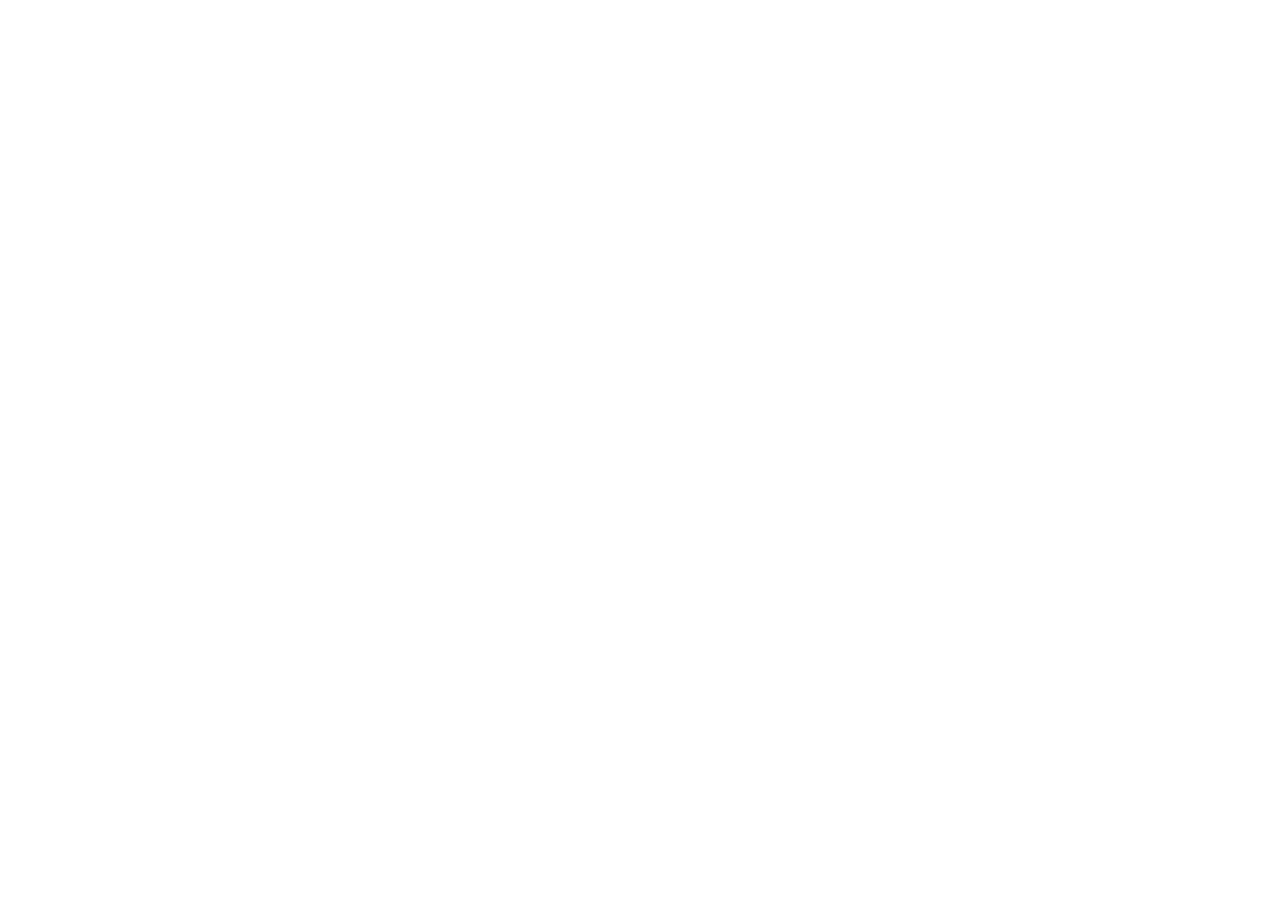
==== index.html @ 6f9fb54c "Initial project scaffold for Mood women's wellness brand" ====
<!DOCTYPE html>
<html lang="en">
<head>
  <meta charset="UTF-8" />
  <meta name="viewport" content="width=device-width, initial-scale=1.0" />
  <title>Mood — Women's Wellness</title>
  <link rel="stylesheet" href="css/main.css" />
</head>
<body>
  <script src="js/main.js"></script>
</body>
</html>
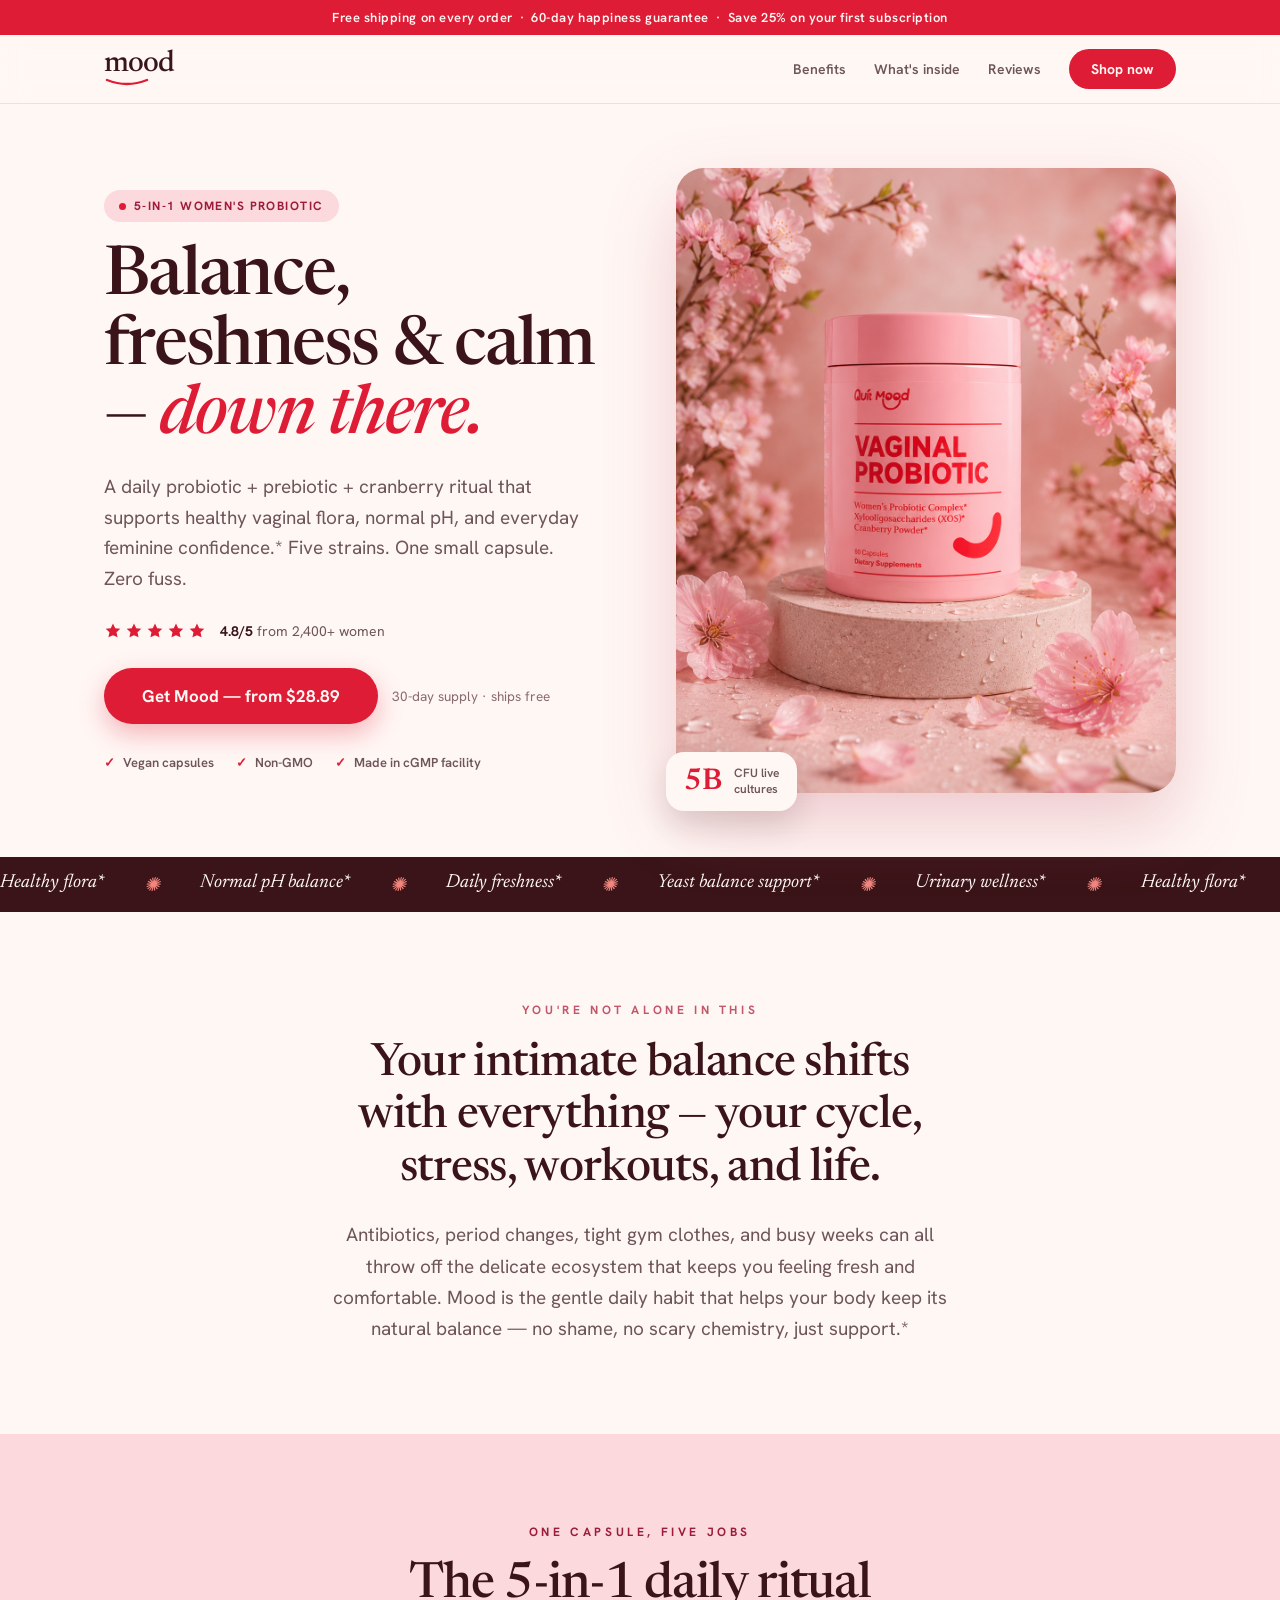
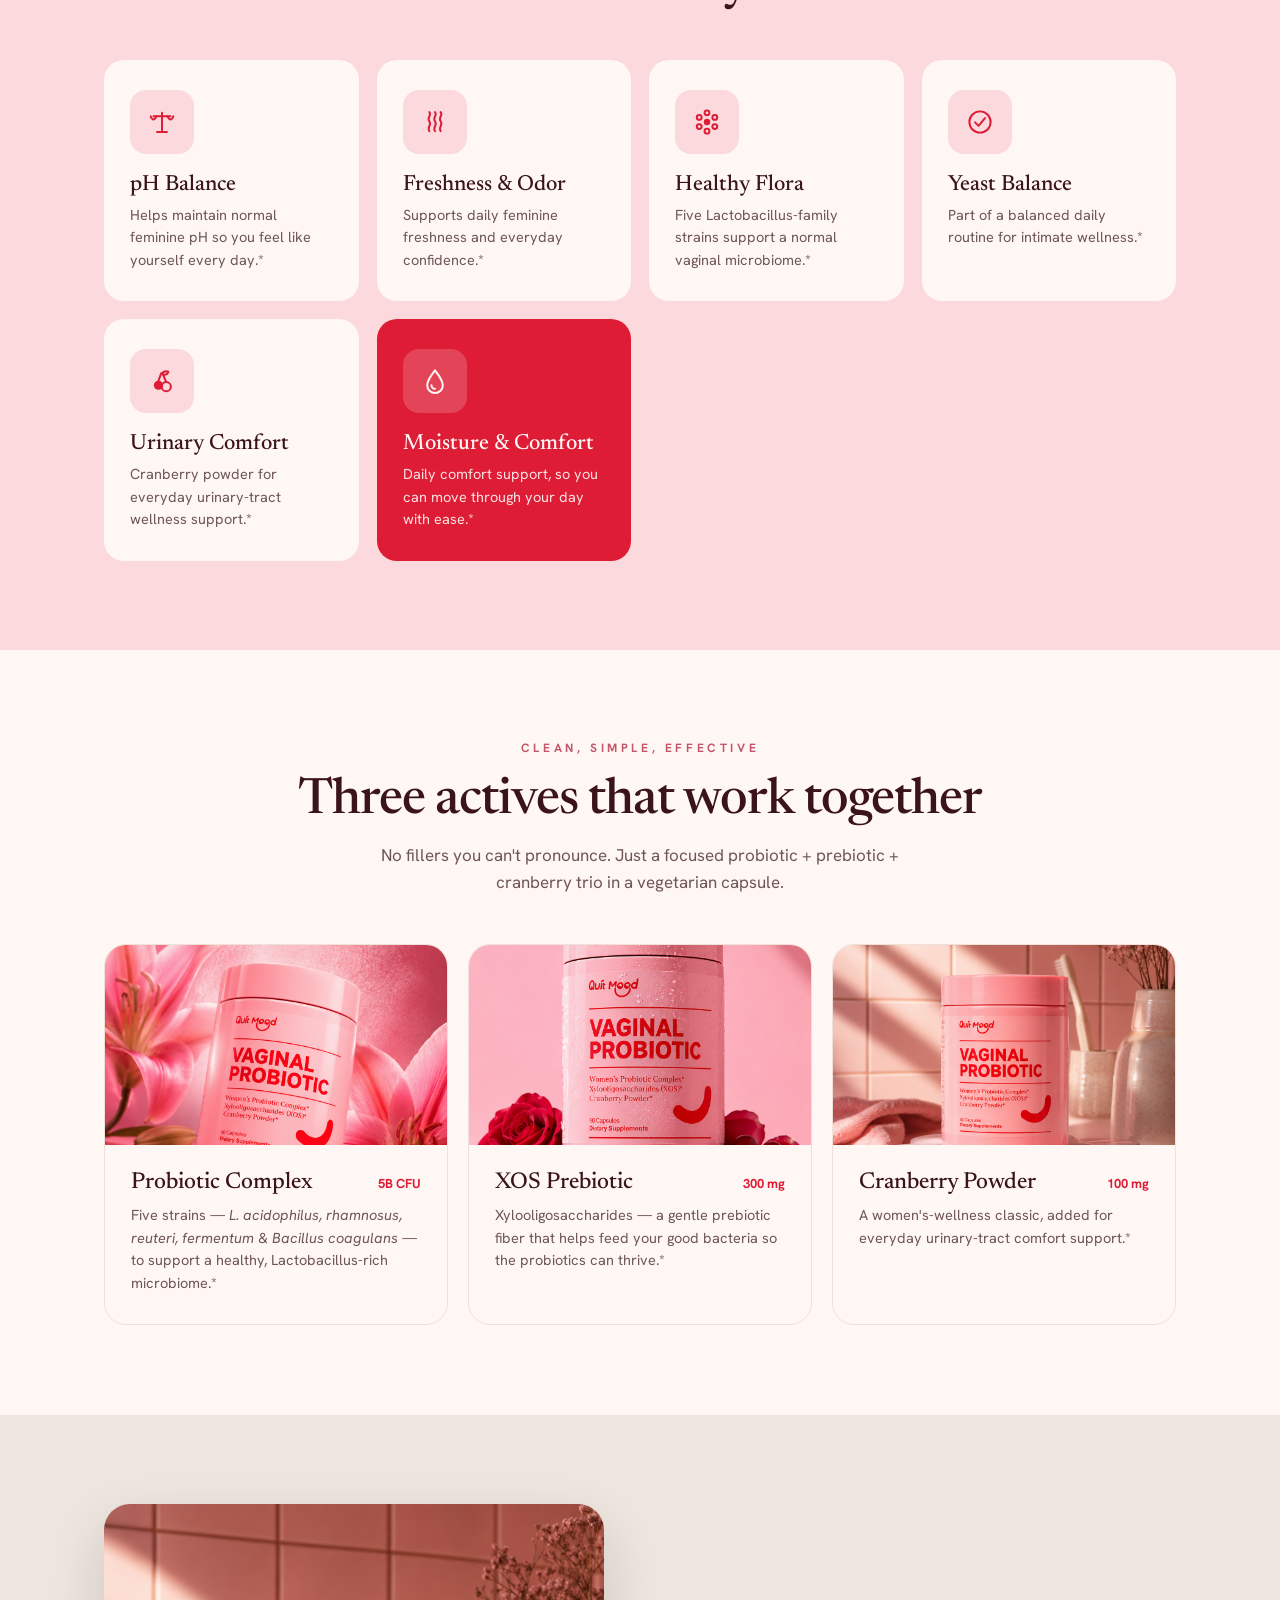
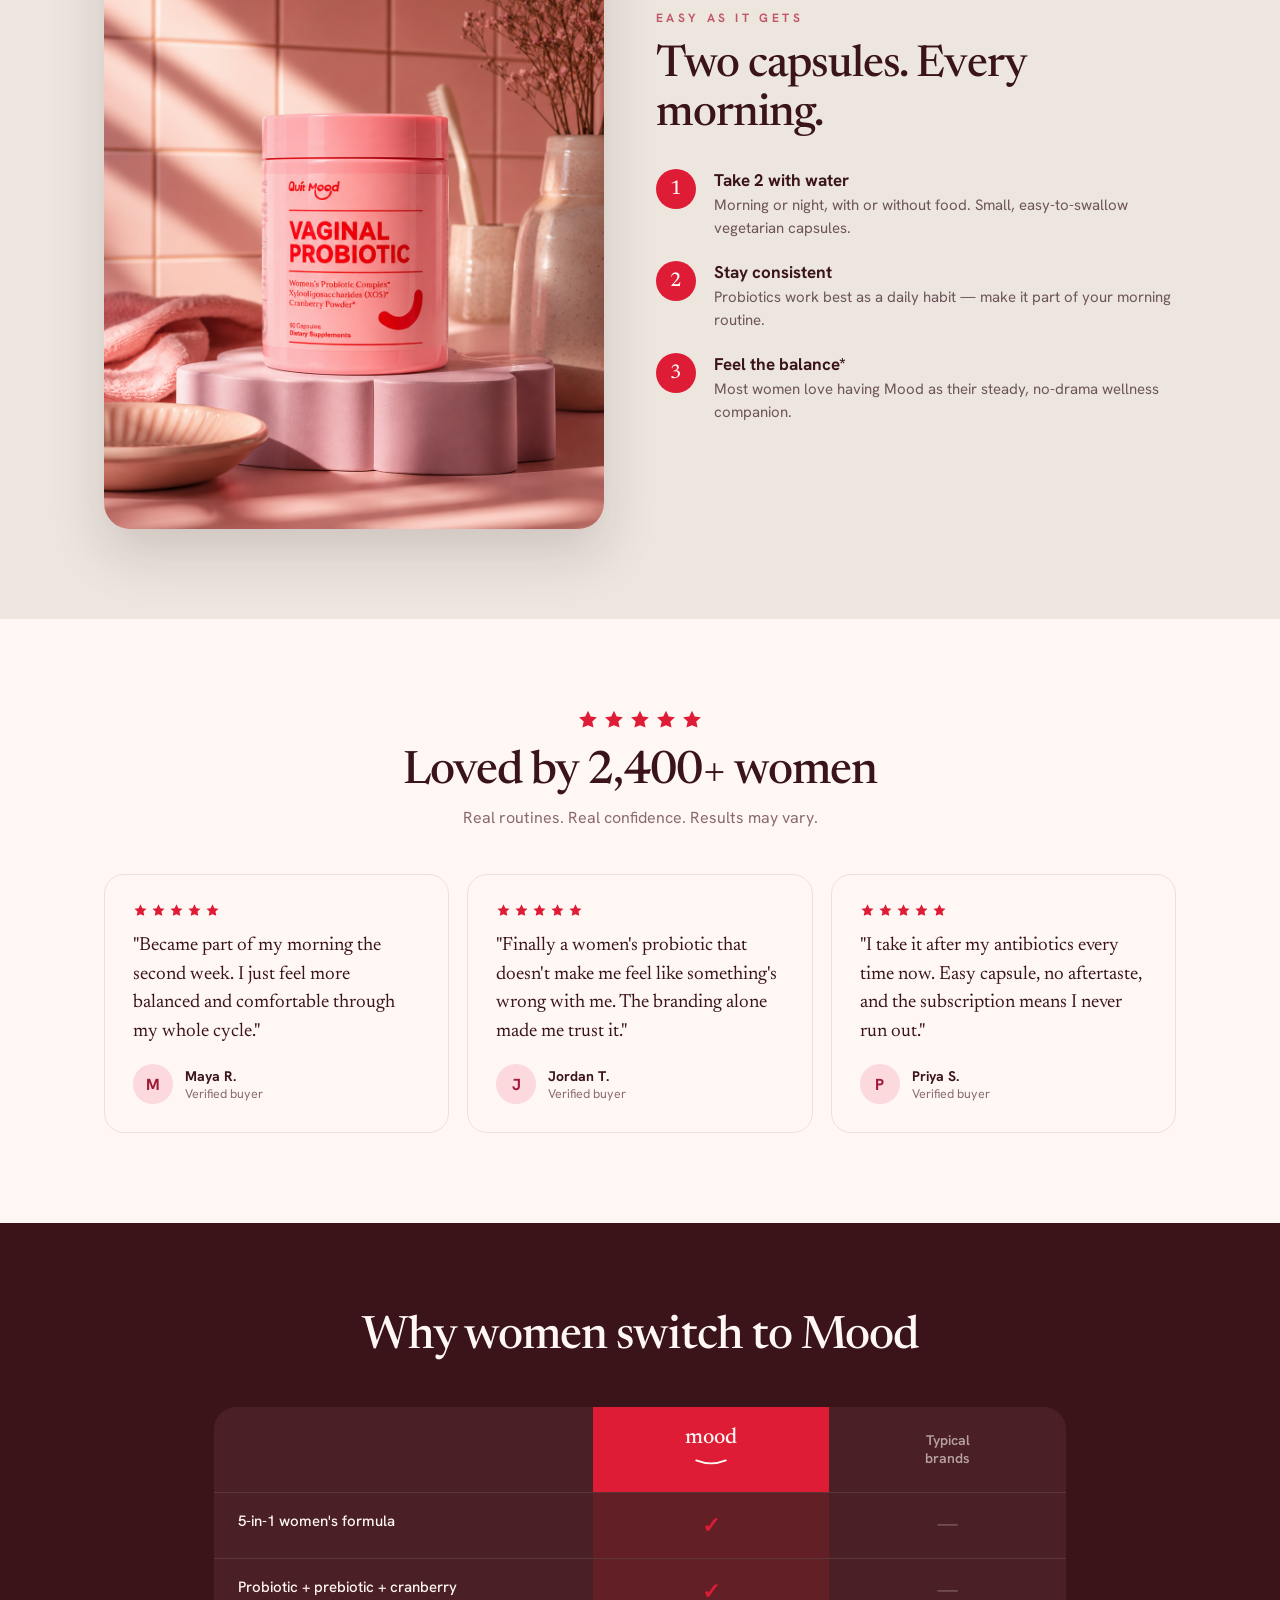
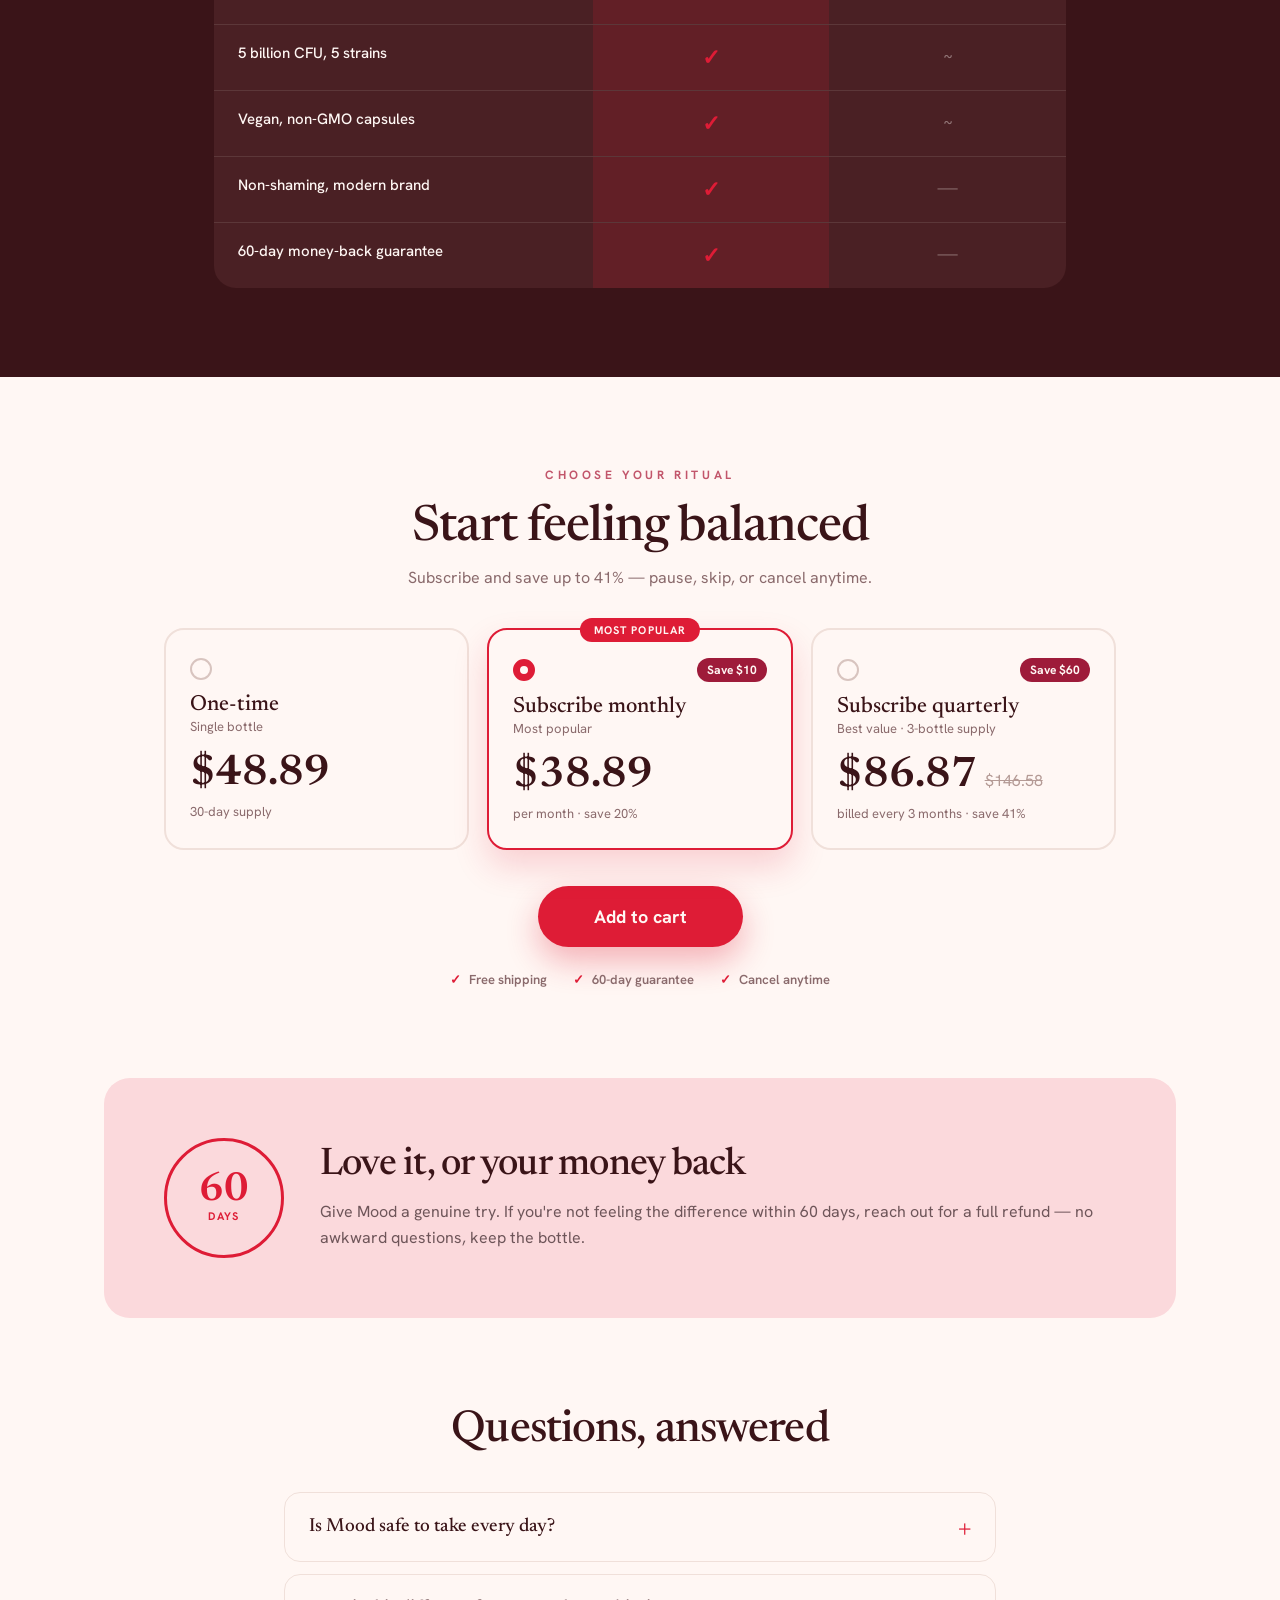
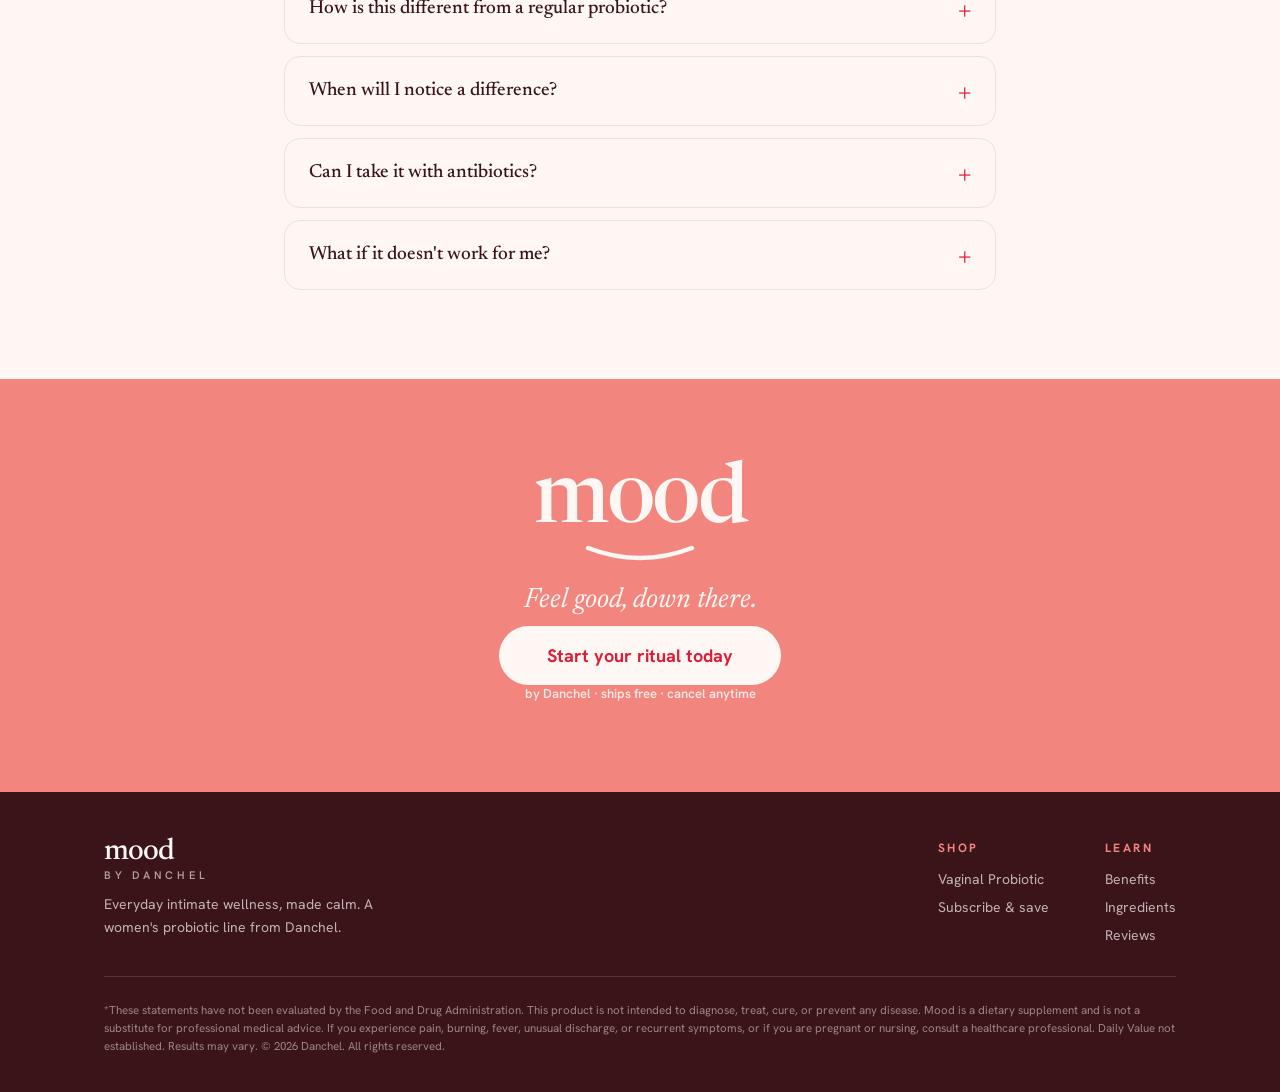
==== commit 4ac32110: "Add Meta Pixel tracking across advertorial-to-checkout funnel Installs base pixel code on the advert" ====
--- a/index.html
+++ b/index.html
@@ -1,12 +1,502 @@
 <!DOCTYPE html>
 <html lang="en">
 <head>
-  <meta charset="UTF-8" />
-  <meta name="viewport" content="width=device-width, initial-scale=1.0" />
-  <title>Mood — Women's Wellness</title>
-  <link rel="stylesheet" href="css/main.css" />
+<meta charset="UTF-8">
+<meta name="viewport" content="width=device-width, initial-scale=1">
+<title>Mood — Vaginal Probiotic | By Danchel</title>
+<meta name="description" content="A daily probiotic + prebiotic + cranberry ritual that supports healthy vaginal flora, normal pH, and everyday feminine confidence. Five strains. One small capsule.">
+<link rel="preconnect" href="https://fonts.googleapis.com">
+<link rel="preconnect" href="https://fonts.gstatic.com" crossorigin>
+<link href="https://fonts.googleapis.com/css2?family=Newsreader:ital,opsz,wght@0,6..72,400;0,6..72,500;0,6..72,600;1,6..72,400;1,6..72,500&family=Hanken+Grotesk:wght@400;500;600;700;800&display=swap" rel="stylesheet">
+
+<!-- Meta Pixel Code -->
+<script>
+!function(f,b,e,v,n,t,s)
+{if(f.fbq)return;n=f.fbq=function(){n.callMethod?
+n.callMethod.apply(n,arguments):n.queue.push(arguments)};
+if(!f._fbq)f._fbq=n;n.push=n;n.loaded=!0;n.version='2.0';
+n.queue=[];t=b.createElement(e);t.async=!0;
+t.src=v;s=b.getElementsByTagName(e)[0];
+s.parentNode.insertBefore(t,s)}(window, document,'script',
+'https://connect.facebook.net/en_US/fbevents.js');
+fbq('init', '2093374727886078');
+fbq('track', 'PageView');
+</script>
+<noscript><img height="1" width="1" style="display:none"
+src="https://www.facebook.com/tr?id=2093374727886078&ev=PageView&noscript=1"
+/></noscript>
+<!-- End Meta Pixel Code -->
+
+<style>
+  * { box-sizing: border-box; }
+  html { scroll-behavior: smooth; }
+  body { margin: 0; font-family: 'Hanken Grotesk', sans-serif; }
+  @keyframes moodMarquee { from { transform: translateX(0); } to { transform: translateX(-50%); } }
+
+  .plan-card { cursor: pointer; transition: border-color .15s, box-shadow .15s; }
+  .plan-card[data-selected="true"]  { border-color: #DE1C36 !important; box-shadow: 0 16px 34px rgba(222,28,54,0.18) !important; }
+  .plan-card[data-selected="false"] { border-color: #F0E0DA !important; box-shadow: none !important; }
+  .plan-radio { transition: border .15s; }
+  .plan-card[data-selected="true"]  .plan-radio { border: 7px solid #DE1C36 !important; }
+  .plan-card[data-selected="false"] .plan-radio { border: 2px solid #D8C4BF !important; }
+
+  details.faq-item > summary { list-style: none; cursor: pointer; }
+  details.faq-item > summary::-webkit-details-marker { display: none; }
+  details.faq-item[open] .faq-plus { transform: rotate(45deg); }
+  .faq-plus { transition: transform .2s; display: inline-block; }
+
+</style>
 </head>
 <body>
-  <script src="js/main.js"></script>
+
+<div style="background:#FFF7F4; color:#3A1418; overflow-x:hidden;">
+
+  <!-- ANNOUNCEMENT BAR -->
+  <div style="background:#DE1C36; color:#FFF7F4; text-align:center; padding:9px 16px; font-size:13px; font-weight:600; letter-spacing:0.04em;">
+    Free shipping on every order &nbsp;·&nbsp; 60-day happiness guarantee &nbsp;·&nbsp; Save 25% on your first subscription
+  </div>
+
+  <!-- NAV -->
+  <div style="position:sticky; top:0; z-index:50; background:rgba(255,247,244,0.88); backdrop-filter:blur(12px); -webkit-backdrop-filter:blur(12px); border-bottom:1px solid #F0E0DA;">
+    <div style="max-width:1120px; margin:0 auto; padding:14px 24px; display:flex; align-items:center; justify-content:space-between;">
+      <div style="display:flex; flex-direction:column; align-items:flex-start; line-height:0.8;">
+        <span style="font-family:'Newsreader',serif; font-weight:500; font-size:30px; letter-spacing:-0.03em; color:#3A1418;">mood</span>
+        <svg width="46" height="9" viewBox="0 0 46 9" fill="none" style="margin-top:1px;"><path d="M3 3 Q23 11 43 3" stroke="#DE1C36" stroke-width="2.4" stroke-linecap="round"/></svg>
+      </div>
+      <div style="display:flex; align-items:center; gap:28px; flex-wrap:wrap;">
+        <a href="#benefits" style="text-decoration:none; color:#6E5559; font-size:14px; font-weight:600;">Benefits</a>
+        <a href="#inside" style="text-decoration:none; color:#6E5559; font-size:14px; font-weight:600;">What's inside</a>
+        <a href="#reviews" style="text-decoration:none; color:#6E5559; font-size:14px; font-weight:600;">Reviews</a>
+        <a href="#offer" style="text-decoration:none; background:#DE1C36; color:#FFF7F4; font-size:14px; font-weight:700; padding:11px 22px; border-radius:999px; white-space:nowrap;">Shop now</a>
+      </div>
+    </div>
+  </div>
+
+  <!-- HERO -->
+  <section style="max-width:1120px; margin:0 auto; padding:clamp(28px,5vw,64px) 24px clamp(40px,5vw,72px); display:flex; flex-wrap:wrap; gap:clamp(28px,4vw,56px); align-items:center;">
+    <div style="flex:1 1 360px; min-width:300px;">
+      <div style="display:inline-flex; align-items:center; gap:8px; background:#FBD9DC; color:#9E1B3A; font-size:12px; font-weight:700; letter-spacing:0.12em; text-transform:uppercase; padding:8px 15px; border-radius:999px; margin-bottom:22px;">
+        <span style="width:7px; height:7px; border-radius:50%; background:#DE1C36; display:inline-block;"></span>5-in-1 Women's Probiotic
+      </div>
+      <h1 style="font-family:'Newsreader',serif; font-weight:500; font-size:clamp(40px,6vw,68px); line-height:1.02; letter-spacing:-0.025em; margin:0 0 20px;">Balance, freshness &amp; calm — <span style="font-style:italic; color:#DE1C36;">down there.</span></h1>
+      <p style="font-size:clamp(16px,2vw,19px); line-height:1.6; color:#6E5559; margin:0 0 28px; max-width:480px;">A daily probiotic + prebiotic + cranberry ritual that supports healthy vaginal flora, normal pH, and everyday feminine confidence.* Five strains. One small capsule. Zero fuss.</p>
+      <div style="display:flex; align-items:center; gap:14px; margin-bottom:28px; flex-wrap:wrap;">
+        <div style="display:flex; gap:3px;">
+          <svg width="18" height="18" viewBox="0 0 24 24" fill="#DE1C36"><path d="M12 2l2.9 6.2 6.8.8-5 4.6 1.3 6.7L12 17.8 5.9 20.3 7.3 13.6 2.2 9l6.8-.8z"/></svg>
+          <svg width="18" height="18" viewBox="0 0 24 24" fill="#DE1C36"><path d="M12 2l2.9 6.2 6.8.8-5 4.6 1.3 6.7L12 17.8 5.9 20.3 7.3 13.6 2.2 9l6.8-.8z"/></svg>
+          <svg width="18" height="18" viewBox="0 0 24 24" fill="#DE1C36"><path d="M12 2l2.9 6.2 6.8.8-5 4.6 1.3 6.7L12 17.8 5.9 20.3 7.3 13.6 2.2 9l6.8-.8z"/></svg>
+          <svg width="18" height="18" viewBox="0 0 24 24" fill="#DE1C36"><path d="M12 2l2.9 6.2 6.8.8-5 4.6 1.3 6.7L12 17.8 5.9 20.3 7.3 13.6 2.2 9l6.8-.8z"/></svg>
+          <svg width="18" height="18" viewBox="0 0 24 24" fill="#DE1C36"><path d="M12 2l2.9 6.2 6.8.8-5 4.6 1.3 6.7L12 17.8 5.9 20.3 7.3 13.6 2.2 9l6.8-.8z"/></svg>
+        </div>
+        <span style="font-size:14px; color:#6E5559;"><strong style="color:#3A1418;">4.8/5</strong> from 2,400+ women</span>
+      </div>
+      <div style="display:flex; gap:14px; align-items:center; flex-wrap:wrap;">
+        <a href="#offer" style="text-decoration:none; background:#DE1C36; color:#FFF7F4; font-size:17px; font-weight:700; padding:17px 38px; border-radius:999px; box-shadow:0 10px 26px rgba(222,28,54,0.3);">Get Mood — from $28.89</a>
+        <span style="font-size:13.5px; color:#8A6A6C;">30-day supply · ships free</span>
+      </div>
+      <div style="display:flex; gap:22px; margin-top:30px; flex-wrap:wrap;">
+        <div style="display:flex; align-items:center; gap:8px; font-size:13px; font-weight:600; color:#6E5559;"><span style="color:#DE1C36;">✓</span> Vegan capsules</div>
+        <div style="display:flex; align-items:center; gap:8px; font-size:13px; font-weight:600; color:#6E5559;"><span style="color:#DE1C36;">✓</span> Non-GMO</div>
+        <div style="display:flex; align-items:center; gap:8px; font-size:13px; font-weight:600; color:#6E5559;"><span style="color:#DE1C36;">✓</span> Made in cGMP facility</div>
+      </div>
+    </div>
+    <div style="flex:1 1 340px; min-width:300px; position:relative;">
+      <div style="border-radius:28px; overflow:hidden; position:relative; box-shadow:0 30px 70px rgba(194,86,107,0.28);">
+        <img src="assets/images/shot-blossom.png" alt="Mood Vaginal Probiotic among cherry blossoms" style="width:100%; display:block;">
+      </div>
+      <div style="position:absolute; bottom:-18px; left:-10px; background:#FFF7F4; border-radius:18px; padding:14px 18px; box-shadow:0 14px 30px rgba(58,20,24,0.14); display:flex; align-items:center; gap:12px;">
+        <div style="font-family:'Newsreader',serif; font-weight:600; font-size:30px; color:#DE1C36; line-height:1;">5B</div>
+        <div style="font-size:12px; line-height:1.3; color:#6E5559; font-weight:600;">CFU live<br>cultures</div>
+      </div>
+    </div>
+  </section>
+
+  <!-- MARQUEE STRIP -->
+  <div style="background:#3A1418; color:#FFF7F4; overflow:hidden; padding:16px 0;">
+    <div style="display:flex; width:max-content; animation:moodMarquee 26s linear infinite; white-space:nowrap;">
+      <div style="display:flex; gap:40px; padding-right:40px; font-family:'Newsreader',serif; font-style:italic; font-size:19px;">
+        <span>Healthy flora*</span><span style="color:#F2867E;">✺</span><span>Normal pH balance*</span><span style="color:#F2867E;">✺</span><span>Daily freshness*</span><span style="color:#F2867E;">✺</span><span>Yeast balance support*</span><span style="color:#F2867E;">✺</span><span>Urinary wellness*</span><span style="color:#F2867E;">✺</span>
+      </div>
+      <div style="display:flex; gap:40px; padding-right:40px; font-family:'Newsreader',serif; font-style:italic; font-size:19px;" aria-hidden="true">
+        <span>Healthy flora*</span><span style="color:#F2867E;">✺</span><span>Normal pH balance*</span><span style="color:#F2867E;">✺</span><span>Daily freshness*</span><span style="color:#F2867E;">✺</span><span>Yeast balance support*</span><span style="color:#F2867E;">✺</span><span>Urinary wellness*</span><span style="color:#F2867E;">✺</span>
+      </div>
+    </div>
+  </div>
+
+  <!-- EMPATHY / PROBLEM -->
+  <section style="max-width:820px; margin:0 auto; padding:clamp(56px,7vw,96px) 24px; text-align:center;">
+    <div style="font-size:12px; font-weight:700; letter-spacing:0.3em; text-transform:uppercase; color:#C2566B; margin-bottom:20px;">You're not alone in this</div>
+    <h2 style="font-family:'Newsreader',serif; font-weight:500; font-size:clamp(28px,4.4vw,46px); line-height:1.14; letter-spacing:-0.015em; margin:0 0 24px; text-wrap:balance;">Your intimate balance shifts with everything — your cycle, stress, workouts, and life.</h2>
+    <p style="font-size:clamp(16px,2vw,19px); line-height:1.65; color:#6E5559; margin:0 auto; max-width:620px;">Antibiotics, period changes, tight gym clothes, and busy weeks can all throw off the delicate ecosystem that keeps you feeling fresh and comfortable. Mood is the gentle daily habit that helps your body keep its natural balance — no shame, no scary chemistry, just support.*</p>
+  </section>
+
+  <!-- 5-IN-1 BENEFITS -->
+  <section id="benefits" style="background:#FBD9DC;">
+    <div style="max-width:1120px; margin:0 auto; padding:clamp(56px,7vw,96px) 24px;">
+      <div style="text-align:center; margin-bottom:48px;">
+        <div style="font-size:12px; font-weight:700; letter-spacing:0.3em; text-transform:uppercase; color:#9E1B3A; margin-bottom:18px;">One capsule, five jobs</div>
+        <h2 style="font-family:'Newsreader',serif; font-weight:500; font-size:clamp(30px,4.6vw,50px); line-height:1.08; letter-spacing:-0.02em; margin:0;">The 5-in-1 daily ritual</h2>
+      </div>
+      <div style="display:grid; grid-template-columns:repeat(auto-fit,minmax(220px,1fr)); gap:18px;">
+        <div style="background:#FFF7F4; border-radius:20px; padding:30px 26px;">
+          <div style="width:64px; height:64px; border-radius:16px; background:#FBD9DC; display:flex; align-items:center; justify-content:center; margin-bottom:20px;">
+            <svg width="34" height="34" viewBox="0 0 48 48" fill="none" stroke="#DE1C36" stroke-width="2.8" stroke-linecap="round" stroke-linejoin="round"><line x1="24" y1="11" x2="24" y2="36"/><line x1="12" y1="16" x2="36" y2="16"/><path d="M8 16 Q12 25 16 16"/><path d="M32 16 Q36 25 40 16"/><line x1="17" y1="38" x2="31" y2="38"/></svg>
+          </div>
+          <h3 style="font-family:'Newsreader',serif; font-weight:500; font-size:22px; margin:0 0 8px;">pH Balance</h3>
+          <p style="font-size:14.5px; line-height:1.55; color:#6E5559; margin:0;">Helps maintain normal feminine pH so you feel like yourself every day.*</p>
+        </div>
+        <div style="background:#FFF7F4; border-radius:20px; padding:30px 26px;">
+          <div style="width:64px; height:64px; border-radius:16px; background:#FBD9DC; display:flex; align-items:center; justify-content:center; margin-bottom:20px;">
+            <svg width="34" height="34" viewBox="0 0 48 48" fill="none" stroke="#DE1C36" stroke-width="2.8" stroke-linecap="round" stroke-linejoin="round"><path d="M16 37 C12 31 20 29 16 23 C12 17 20 15 16 10"/><path d="M24 37 C20 31 28 29 24 23 C20 17 28 15 24 10"/><path d="M32 37 C28 31 36 29 32 23 C28 17 36 15 32 10"/></svg>
+          </div>
+          <h3 style="font-family:'Newsreader',serif; font-weight:500; font-size:22px; margin:0 0 8px;">Freshness &amp; Odor</h3>
+          <p style="font-size:14.5px; line-height:1.55; color:#6E5559; margin:0;">Supports daily feminine freshness and everyday confidence.*</p>
+        </div>
+        <div style="background:#FFF7F4; border-radius:20px; padding:30px 26px;">
+          <div style="width:64px; height:64px; border-radius:16px; background:#FBD9DC; display:flex; align-items:center; justify-content:center; margin-bottom:20px;">
+            <svg width="34" height="34" viewBox="0 0 48 48" fill="none" stroke="#DE1C36" stroke-width="2.8" stroke-linecap="round" stroke-linejoin="round"><circle cx="24" cy="24" r="4.5" fill="#DE1C36" stroke="none"/><circle cx="24" cy="11" r="3.4"/><circle cx="24" cy="37" r="3.4"/><circle cx="13" cy="17.5" r="3.4"/><circle cx="35" cy="17.5" r="3.4"/><circle cx="13" cy="30.5" r="3.4"/><circle cx="35" cy="30.5" r="3.4"/></svg>
+          </div>
+          <h3 style="font-family:'Newsreader',serif; font-weight:500; font-size:22px; margin:0 0 8px;">Healthy Flora</h3>
+          <p style="font-size:14.5px; line-height:1.55; color:#6E5559; margin:0;">Five Lactobacillus-family strains support a normal vaginal microbiome.*</p>
+        </div>
+        <div style="background:#FFF7F4; border-radius:20px; padding:30px 26px;">
+          <div style="width:64px; height:64px; border-radius:16px; background:#FBD9DC; display:flex; align-items:center; justify-content:center; margin-bottom:20px;">
+            <svg width="34" height="34" viewBox="0 0 48 48" fill="none" stroke="#DE1C36" stroke-width="2.8" stroke-linecap="round" stroke-linejoin="round"><circle cx="24" cy="24" r="15"/><path d="M17 24.5 L22 29.5 L31 18.5"/></svg>
+          </div>
+          <h3 style="font-family:'Newsreader',serif; font-weight:500; font-size:22px; margin:0 0 8px;">Yeast Balance</h3>
+          <p style="font-size:14.5px; line-height:1.55; color:#6E5559; margin:0;">Part of a balanced daily routine for intimate wellness.*</p>
+        </div>
+        <div style="background:#FFF7F4; border-radius:20px; padding:30px 26px;">
+          <div style="width:64px; height:64px; border-radius:16px; background:#FBD9DC; display:flex; align-items:center; justify-content:center; margin-bottom:20px;">
+            <svg width="34" height="34" viewBox="0 0 48 48" fill="none" stroke="#DE1C36" stroke-width="2.8" stroke-linecap="round" stroke-linejoin="round"><circle cx="19" cy="30" r="6.5" fill="#DE1C36" stroke="none"/><circle cx="30" cy="32" r="6.5"/><path d="M19 23.5 L23 13"/><path d="M30 25.5 L25 14"/><path d="M24 13 C28 9 33 11 33 11 C33 11 31 16 26 15"/></svg>
+          </div>
+          <h3 style="font-family:'Newsreader',serif; font-weight:500; font-size:22px; margin:0 0 8px;">Urinary Comfort</h3>
+          <p style="font-size:14.5px; line-height:1.55; color:#6E5559; margin:0;">Cranberry powder for everyday urinary-tract wellness support.*</p>
+        </div>
+        <div style="background:#DE1C36; border-radius:20px; padding:30px 26px; color:#FFF7F4;">
+          <div style="width:64px; height:64px; border-radius:16px; background:rgba(255,247,244,0.18); display:flex; align-items:center; justify-content:center; margin-bottom:20px;">
+            <svg width="34" height="34" viewBox="0 0 48 48" fill="none" stroke="#FFF7F4" stroke-width="2.8" stroke-linecap="round" stroke-linejoin="round"><path d="M24 9 C24 9 35 23 35 30 A11 11 0 0 1 13 30 C13 23 24 9 24 9 Z"/><path d="M19 30 A5 5 0 0 0 24 35"/></svg>
+          </div>
+          <h3 style="font-family:'Newsreader',serif; font-weight:500; font-size:22px; margin:0 0 8px;">Moisture &amp; Comfort</h3>
+          <p style="font-size:14.5px; line-height:1.55; color:rgba(255,247,244,0.9); margin:0;">Daily comfort support, so you can move through your day with ease.*</p>
+        </div>
+      </div>
+    </div>
+  </section>
+
+  <!-- WHAT'S INSIDE -->
+  <section id="inside" style="max-width:1120px; margin:0 auto; padding:clamp(56px,7vw,96px) 24px;">
+    <div style="text-align:center; margin-bottom:48px;">
+      <div style="font-size:12px; font-weight:700; letter-spacing:0.3em; text-transform:uppercase; color:#C2566B; margin-bottom:18px;">Clean, simple, effective</div>
+      <h2 style="font-family:'Newsreader',serif; font-weight:500; font-size:clamp(30px,4.6vw,50px); line-height:1.08; letter-spacing:-0.02em; margin:0 0 14px;">Three actives that work together</h2>
+      <p style="font-size:17px; color:#6E5559; max-width:560px; margin:0 auto; line-height:1.6;">No fillers you can't pronounce. Just a focused probiotic + prebiotic + cranberry trio in a vegetarian capsule.</p>
+    </div>
+    <div style="display:grid; grid-template-columns:repeat(auto-fit,minmax(280px,1fr)); gap:20px;">
+      <div style="background:#FFF7F4; border:1px solid #F0E0DA; border-radius:22px; overflow:hidden;">
+        <div style="height:200px; overflow:hidden;"><img src="assets/images/shot-lily.png" alt="Probiotic complex" style="width:100%; height:100%; object-fit:cover; display:block;"></div>
+        <div style="padding:26px 26px 30px;">
+          <div style="display:flex; align-items:baseline; justify-content:space-between; margin-bottom:10px;">
+            <h3 style="font-family:'Newsreader',serif; font-weight:500; font-size:23px; margin:0;">Probiotic Complex</h3>
+            <span style="font-size:13px; font-weight:700; color:#DE1C36;">5B CFU</span>
+          </div>
+          <p style="font-size:14.5px; line-height:1.55; color:#6E5559; margin:0;">Five strains — <em>L. acidophilus, rhamnosus, reuteri, fermentum</em> &amp; <em>Bacillus coagulans</em> — to support a healthy, Lactobacillus-rich microbiome.*</p>
+        </div>
+      </div>
+      <div style="background:#FFF7F4; border:1px solid #F0E0DA; border-radius:22px; overflow:hidden;">
+        <div style="height:200px; overflow:hidden;"><img src="assets/images/shot-berries.png" alt="XOS Prebiotic" style="width:100%; height:100%; object-fit:cover; display:block;"></div>
+        <div style="padding:26px 26px 30px;">
+          <div style="display:flex; align-items:baseline; justify-content:space-between; margin-bottom:10px;">
+            <h3 style="font-family:'Newsreader',serif; font-weight:500; font-size:23px; margin:0;">XOS Prebiotic</h3>
+            <span style="font-size:13px; font-weight:700; color:#DE1C36;">300 mg</span>
+          </div>
+          <p style="font-size:14.5px; line-height:1.55; color:#6E5559; margin:0;">Xylooligosaccharides — a gentle prebiotic fiber that helps feed your good bacteria so the probiotics can thrive.*</p>
+        </div>
+      </div>
+      <div style="background:#FFF7F4; border:1px solid #F0E0DA; border-radius:22px; overflow:hidden;">
+        <div style="height:200px; overflow:hidden;"><img src="assets/images/shot-bathroom.png" alt="Cranberry powder" style="width:100%; height:100%; object-fit:cover; display:block;"></div>
+        <div style="padding:26px 26px 30px;">
+          <div style="display:flex; align-items:baseline; justify-content:space-between; margin-bottom:10px;">
+            <h3 style="font-family:'Newsreader',serif; font-weight:500; font-size:23px; margin:0;">Cranberry Powder</h3>
+            <span style="font-size:13px; font-weight:700; color:#DE1C36;">100 mg</span>
+          </div>
+          <p style="font-size:14.5px; line-height:1.55; color:#6E5559; margin:0;">A women's-wellness classic, added for everyday urinary-tract comfort support.*</p>
+        </div>
+      </div>
+    </div>
+  </section>
+
+  <!-- HOW TO USE -->
+  <section style="background:#ECE6DF;">
+    <div style="max-width:1120px; margin:0 auto; padding:clamp(56px,7vw,90px) 24px; display:flex; flex-wrap:wrap; gap:clamp(28px,4vw,56px); align-items:center;">
+      <div style="flex:1 1 320px; min-width:280px;">
+        <div style="border-radius:26px; overflow:hidden; box-shadow:0 24px 54px rgba(58,20,24,0.16);"><img src="assets/images/shot-bathroom.png" alt="Mood on a bathroom shelf" style="width:100%; display:block;"></div>
+      </div>
+      <div style="flex:1 1 340px; min-width:300px;">
+        <div style="font-size:12px; font-weight:700; letter-spacing:0.3em; text-transform:uppercase; color:#C2566B; margin-bottom:16px;">Easy as it gets</div>
+        <h2 style="font-family:'Newsreader',serif; font-weight:500; font-size:clamp(28px,4.2vw,44px); line-height:1.1; letter-spacing:-0.02em; margin:0 0 30px;">Two capsules. Every morning.</h2>
+        <div style="display:flex; flex-direction:column; gap:22px;">
+          <div style="display:flex; gap:18px; align-items:flex-start;">
+            <div style="flex-shrink:0; width:40px; height:40px; border-radius:50%; background:#DE1C36; color:#FFF7F4; display:flex; align-items:center; justify-content:center; font-family:'Newsreader',serif; font-size:20px; font-weight:500;">1</div>
+            <div><div style="font-weight:700; font-size:17px; margin-bottom:3px;">Take 2 with water</div><div style="font-size:15px; color:#6E5559; line-height:1.5;">Morning or night, with or without food. Small, easy-to-swallow vegetarian capsules.</div></div>
+          </div>
+          <div style="display:flex; gap:18px; align-items:flex-start;">
+            <div style="flex-shrink:0; width:40px; height:40px; border-radius:50%; background:#DE1C36; color:#FFF7F4; display:flex; align-items:center; justify-content:center; font-family:'Newsreader',serif; font-size:20px; font-weight:500;">2</div>
+            <div><div style="font-weight:700; font-size:17px; margin-bottom:3px;">Stay consistent</div><div style="font-size:15px; color:#6E5559; line-height:1.5;">Probiotics work best as a daily habit — make it part of your morning routine.</div></div>
+          </div>
+          <div style="display:flex; gap:18px; align-items:flex-start;">
+            <div style="flex-shrink:0; width:40px; height:40px; border-radius:50%; background:#DE1C36; color:#FFF7F4; display:flex; align-items:center; justify-content:center; font-family:'Newsreader',serif; font-size:20px; font-weight:500;">3</div>
+            <div><div style="font-weight:700; font-size:17px; margin-bottom:3px;">Feel the balance*</div><div style="font-size:15px; color:#6E5559; line-height:1.5;">Most women love having Mood as their steady, no-drama wellness companion.</div></div>
+          </div>
+        </div>
+      </div>
+    </div>
+  </section>
+
+  <!-- REVIEWS -->
+  <section id="reviews" style="max-width:1120px; margin:0 auto; padding:clamp(56px,7vw,96px) 24px;">
+    <div style="text-align:center; margin-bottom:46px;">
+      <div style="display:flex; justify-content:center; gap:4px; margin-bottom:16px;">
+        <svg width="22" height="22" viewBox="0 0 24 24" fill="#DE1C36"><path d="M12 2l2.9 6.2 6.8.8-5 4.6 1.3 6.7L12 17.8 5.9 20.3 7.3 13.6 2.2 9l6.8-.8z"/></svg>
+        <svg width="22" height="22" viewBox="0 0 24 24" fill="#DE1C36"><path d="M12 2l2.9 6.2 6.8.8-5 4.6 1.3 6.7L12 17.8 5.9 20.3 7.3 13.6 2.2 9l6.8-.8z"/></svg>
+        <svg width="22" height="22" viewBox="0 0 24 24" fill="#DE1C36"><path d="M12 2l2.9 6.2 6.8.8-5 4.6 1.3 6.7L12 17.8 5.9 20.3 7.3 13.6 2.2 9l6.8-.8z"/></svg>
+        <svg width="22" height="22" viewBox="0 0 24 24" fill="#DE1C36"><path d="M12 2l2.9 6.2 6.8.8-5 4.6 1.3 6.7L12 17.8 5.9 20.3 7.3 13.6 2.2 9l6.8-.8z"/></svg>
+        <svg width="22" height="22" viewBox="0 0 24 24" fill="#DE1C36"><path d="M12 2l2.9 6.2 6.8.8-5 4.6 1.3 6.7L12 17.8 5.9 20.3 7.3 13.6 2.2 9l6.8-.8z"/></svg>
+      </div>
+      <h2 style="font-family:'Newsreader',serif; font-weight:500; font-size:clamp(28px,4.4vw,46px); line-height:1.1; letter-spacing:-0.02em; margin:0 0 10px;">Loved by 2,400+ women</h2>
+      <p style="font-size:16px; color:#8A6A6C; margin:0;">Real routines. Real confidence. Results may vary.</p>
+    </div>
+    <div style="display:grid; grid-template-columns:repeat(auto-fit,minmax(280px,1fr)); gap:18px;">
+      <div style="background:#FFF7F4; border:1px solid #F0E0DA; border-radius:20px; padding:28px;">
+        <div style="display:flex; gap:3px; margin-bottom:14px;">
+          <svg width="15" height="15" viewBox="0 0 24 24" fill="#DE1C36"><path d="M12 2l2.9 6.2 6.8.8-5 4.6 1.3 6.7L12 17.8 5.9 20.3 7.3 13.6 2.2 9l6.8-.8z"/></svg>
+          <svg width="15" height="15" viewBox="0 0 24 24" fill="#DE1C36"><path d="M12 2l2.9 6.2 6.8.8-5 4.6 1.3 6.7L12 17.8 5.9 20.3 7.3 13.6 2.2 9l6.8-.8z"/></svg>
+          <svg width="15" height="15" viewBox="0 0 24 24" fill="#DE1C36"><path d="M12 2l2.9 6.2 6.8.8-5 4.6 1.3 6.7L12 17.8 5.9 20.3 7.3 13.6 2.2 9l6.8-.8z"/></svg>
+          <svg width="15" height="15" viewBox="0 0 24 24" fill="#DE1C36"><path d="M12 2l2.9 6.2 6.8.8-5 4.6 1.3 6.7L12 17.8 5.9 20.3 7.3 13.6 2.2 9l6.8-.8z"/></svg>
+          <svg width="15" height="15" viewBox="0 0 24 24" fill="#DE1C36"><path d="M12 2l2.9 6.2 6.8.8-5 4.6 1.3 6.7L12 17.8 5.9 20.3 7.3 13.6 2.2 9l6.8-.8z"/></svg>
+        </div>
+        <p style="font-family:'Newsreader',serif; font-size:19px; line-height:1.5; margin:0 0 18px; color:#3A1418;">"Became part of my morning the second week. I just feel more balanced and comfortable through my whole cycle."</p>
+        <div style="display:flex; align-items:center; gap:12px;"><div style="width:40px; height:40px; border-radius:50%; background:#FBD9DC; display:flex; align-items:center; justify-content:center; font-weight:700; color:#9E1B3A;">M</div><div><div style="font-weight:700; font-size:14px;">Maya R.</div><div style="font-size:12.5px; color:#8A6A6C;">Verified buyer</div></div></div>
+      </div>
+      <div style="background:#FFF7F4; border:1px solid #F0E0DA; border-radius:20px; padding:28px;">
+        <div style="display:flex; gap:3px; margin-bottom:14px;">
+          <svg width="15" height="15" viewBox="0 0 24 24" fill="#DE1C36"><path d="M12 2l2.9 6.2 6.8.8-5 4.6 1.3 6.7L12 17.8 5.9 20.3 7.3 13.6 2.2 9l6.8-.8z"/></svg>
+          <svg width="15" height="15" viewBox="0 0 24 24" fill="#DE1C36"><path d="M12 2l2.9 6.2 6.8.8-5 4.6 1.3 6.7L12 17.8 5.9 20.3 7.3 13.6 2.2 9l6.8-.8z"/></svg>
+          <svg width="15" height="15" viewBox="0 0 24 24" fill="#DE1C36"><path d="M12 2l2.9 6.2 6.8.8-5 4.6 1.3 6.7L12 17.8 5.9 20.3 7.3 13.6 2.2 9l6.8-.8z"/></svg>
+          <svg width="15" height="15" viewBox="0 0 24 24" fill="#DE1C36"><path d="M12 2l2.9 6.2 6.8.8-5 4.6 1.3 6.7L12 17.8 5.9 20.3 7.3 13.6 2.2 9l6.8-.8z"/></svg>
+          <svg width="15" height="15" viewBox="0 0 24 24" fill="#DE1C36"><path d="M12 2l2.9 6.2 6.8.8-5 4.6 1.3 6.7L12 17.8 5.9 20.3 7.3 13.6 2.2 9l6.8-.8z"/></svg>
+        </div>
+        <p style="font-family:'Newsreader',serif; font-size:19px; line-height:1.5; margin:0 0 18px; color:#3A1418;">"Finally a women's probiotic that doesn't make me feel like something's wrong with me. The branding alone made me trust it."</p>
+        <div style="display:flex; align-items:center; gap:12px;"><div style="width:40px; height:40px; border-radius:50%; background:#FBD9DC; display:flex; align-items:center; justify-content:center; font-weight:700; color:#9E1B3A;">J</div><div><div style="font-weight:700; font-size:14px;">Jordan T.</div><div style="font-size:12.5px; color:#8A6A6C;">Verified buyer</div></div></div>
+      </div>
+      <div style="background:#FFF7F4; border:1px solid #F0E0DA; border-radius:20px; padding:28px;">
+        <div style="display:flex; gap:3px; margin-bottom:14px;">
+          <svg width="15" height="15" viewBox="0 0 24 24" fill="#DE1C36"><path d="M12 2l2.9 6.2 6.8.8-5 4.6 1.3 6.7L12 17.8 5.9 20.3 7.3 13.6 2.2 9l6.8-.8z"/></svg>
+          <svg width="15" height="15" viewBox="0 0 24 24" fill="#DE1C36"><path d="M12 2l2.9 6.2 6.8.8-5 4.6 1.3 6.7L12 17.8 5.9 20.3 7.3 13.6 2.2 9l6.8-.8z"/></svg>
+          <svg width="15" height="15" viewBox="0 0 24 24" fill="#DE1C36"><path d="M12 2l2.9 6.2 6.8.8-5 4.6 1.3 6.7L12 17.8 5.9 20.3 7.3 13.6 2.2 9l6.8-.8z"/></svg>
+          <svg width="15" height="15" viewBox="0 0 24 24" fill="#DE1C36"><path d="M12 2l2.9 6.2 6.8.8-5 4.6 1.3 6.7L12 17.8 5.9 20.3 7.3 13.6 2.2 9l6.8-.8z"/></svg>
+          <svg width="15" height="15" viewBox="0 0 24 24" fill="#DE1C36"><path d="M12 2l2.9 6.2 6.8.8-5 4.6 1.3 6.7L12 17.8 5.9 20.3 7.3 13.6 2.2 9l6.8-.8z"/></svg>
+        </div>
+        <p style="font-family:'Newsreader',serif; font-size:19px; line-height:1.5; margin:0 0 18px; color:#3A1418;">"I take it after my antibiotics every time now. Easy capsule, no aftertaste, and the subscription means I never run out."</p>
+        <div style="display:flex; align-items:center; gap:12px;"><div style="width:40px; height:40px; border-radius:50%; background:#FBD9DC; display:flex; align-items:center; justify-content:center; font-weight:700; color:#9E1B3A;">P</div><div><div style="font-weight:700; font-size:14px;">Priya S.</div><div style="font-size:12.5px; color:#8A6A6C;">Verified buyer</div></div></div>
+      </div>
+    </div>
+  </section>
+
+  <!-- COMPARISON -->
+  <section style="background:#3A1418; color:#FFF7F4;">
+    <div style="max-width:900px; margin:0 auto; padding:clamp(56px,7vw,90px) 24px;">
+      <div style="text-align:center; margin-bottom:44px;">
+        <h2 style="font-family:'Newsreader',serif; font-weight:500; font-size:clamp(28px,4.4vw,46px); line-height:1.1; letter-spacing:-0.02em; margin:0; color:#FFF7F4;">Why women switch to Mood</h2>
+      </div>
+      <div style="background:#4A2024; border-radius:22px; overflow:hidden;">
+        <div style="display:grid; grid-template-columns:1.6fr 1fr 1fr;">
+          <div style="padding:22px 24px;"></div>
+          <div style="padding:22px 14px; text-align:center; background:#DE1C36;">
+            <div style="font-family:'Newsreader',serif; font-weight:500; font-size:22px; line-height:0.9; color:#FFF7F4;">mood</div>
+            <svg width="34" height="7" viewBox="0 0 46 9" fill="none" style="margin-top:3px;"><path d="M3 3 Q23 11 43 3" stroke="#FFF7F4" stroke-width="2.4" stroke-linecap="round"/></svg>
+          </div>
+          <div style="padding:22px 14px; text-align:center; font-size:14px; font-weight:600; color:rgba(255,247,244,0.6); display:flex; align-items:center; justify-content:center;">Typical<br>brands</div>
+        </div>
+        <div style="display:grid; grid-template-columns:1.6fr 1fr 1fr; border-top:1px solid rgba(255,247,244,0.1)"><div style="padding:18px 24px; font-size:15px; font-weight:500; color:#FFF7F4;">5-in-1 women's formula</div><div style="padding:18px 14px; text-align:center; background:rgba(222,28,54,0.16);"><span style="color:#DE1C36; font-size:22px; font-weight:700;">✓</span></div><div style="padding:18px 14px; text-align:center;"><span style="color:rgba(255,247,244,0.3); font-size:20px;">—</span></div></div>
+        <div style="display:grid; grid-template-columns:1.6fr 1fr 1fr; border-top:1px solid rgba(255,247,244,0.1)"><div style="padding:18px 24px; font-size:15px; font-weight:500; color:#FFF7F4;">Probiotic + prebiotic + cranberry</div><div style="padding:18px 14px; text-align:center; background:rgba(222,28,54,0.16);"><span style="color:#DE1C36; font-size:22px; font-weight:700;">✓</span></div><div style="padding:18px 14px; text-align:center;"><span style="color:rgba(255,247,244,0.3); font-size:20px;">—</span></div></div>
+        <div style="display:grid; grid-template-columns:1.6fr 1fr 1fr; border-top:1px solid rgba(255,247,244,0.1)"><div style="padding:18px 24px; font-size:15px; font-weight:500; color:#FFF7F4;">5 billion CFU, 5 strains</div><div style="padding:18px 14px; text-align:center; background:rgba(222,28,54,0.16);"><span style="color:#DE1C36; font-size:22px; font-weight:700;">✓</span></div><div style="padding:18px 14px; text-align:center;"><span style="color:rgba(255,247,244,0.4); font-size:18px;">~</span></div></div>
+        <div style="display:grid; grid-template-columns:1.6fr 1fr 1fr; border-top:1px solid rgba(255,247,244,0.1)"><div style="padding:18px 24px; font-size:15px; font-weight:500; color:#FFF7F4;">Vegan, non-GMO capsules</div><div style="padding:18px 14px; text-align:center; background:rgba(222,28,54,0.16);"><span style="color:#DE1C36; font-size:22px; font-weight:700;">✓</span></div><div style="padding:18px 14px; text-align:center;"><span style="color:rgba(255,247,244,0.4); font-size:18px;">~</span></div></div>
+        <div style="display:grid; grid-template-columns:1.6fr 1fr 1fr; border-top:1px solid rgba(255,247,244,0.1)"><div style="padding:18px 24px; font-size:15px; font-weight:500; color:#FFF7F4;">Non-shaming, modern brand</div><div style="padding:18px 14px; text-align:center; background:rgba(222,28,54,0.16);"><span style="color:#DE1C36; font-size:22px; font-weight:700;">✓</span></div><div style="padding:18px 14px; text-align:center;"><span style="color:rgba(255,247,244,0.3); font-size:20px;">—</span></div></div>
+        <div style="display:grid; grid-template-columns:1.6fr 1fr 1fr; border-top:1px solid rgba(255,247,244,0.1)"><div style="padding:18px 24px; font-size:15px; font-weight:500; color:#FFF7F4;">60-day money-back guarantee</div><div style="padding:18px 14px; text-align:center; background:rgba(222,28,54,0.16);"><span style="color:#DE1C36; font-size:22px; font-weight:700;">✓</span></div><div style="padding:18px 14px; text-align:center;"><span style="color:rgba(255,247,244,0.3); font-size:20px;">—</span></div></div>
+      </div>
+    </div>
+  </section>
+
+  <!-- OFFER / PRICING -->
+  <section id="offer" style="max-width:1000px; margin:0 auto; padding:clamp(56px,7vw,96px) 24px;">
+    <div style="text-align:center; margin-bottom:14px;">
+      <div style="font-size:12px; font-weight:700; letter-spacing:0.3em; text-transform:uppercase; color:#C2566B; margin-bottom:18px;">Choose your ritual</div>
+      <h2 style="font-family:'Newsreader',serif; font-weight:500; font-size:clamp(30px,4.6vw,50px); line-height:1.08; letter-spacing:-0.02em; margin:0 0 12px;">Start feeling balanced</h2>
+      <p style="font-size:16px; color:#8A6A6C; margin:0 0 40px;">Subscribe and save up to 41% — pause, skip, or cancel anytime.</p>
+    </div>
+    <div style="display:grid; grid-template-columns:repeat(auto-fit,minmax(250px,1fr)); gap:18px; align-items:stretch;">
+      <!-- Plan 0: One-time -->
+      <div class="plan-card" data-plan="0" data-selected="false" style="position:relative; background:#FFF7F4; border:2.5px solid #F0E0DA; border-radius:20px; padding:28px 24px 26px;">
+        <div style="display:flex; align-items:center; justify-content:space-between; margin-bottom:14px;">
+          <div class="plan-radio" style="width:22px; height:22px; border-radius:50%; border:2px solid #D8C4BF; background:#FFF7F4;"></div>
+        </div>
+        <div style="font-family:'Newsreader',serif; font-weight:500; font-size:22px; margin-bottom:2px;">One-time</div>
+        <div style="font-size:13px; color:#8A6A6C; margin-bottom:18px;">Single bottle</div>
+        <div style="display:flex; align-items:baseline; gap:6px;">
+          <span style="font-family:'Newsreader',serif; font-weight:600; font-size:42px; color:#3A1418; line-height:1;">$48.89</span>
+        </div>
+        <div style="font-size:13px; color:#8A6A6C; margin-top:8px;">30-day supply</div>
+      </div>
+      <!-- Plan 1: Subscribe monthly (default selected) -->
+      <div class="plan-card" data-plan="1" data-selected="true" style="position:relative; background:#FFF7F4; border:2.5px solid #DE1C36; border-radius:20px; padding:28px 24px 26px; box-shadow:0 16px 34px rgba(222,28,54,0.18);">
+        <div style="position:absolute; top:-12px; left:50%; transform:translateX(-50%); background:#DE1C36; color:#FFF7F4; font-size:11px; font-weight:700; letter-spacing:0.1em; text-transform:uppercase; padding:5px 14px; border-radius:999px; white-space:nowrap;">Most popular</div>
+        <div style="display:flex; align-items:center; justify-content:space-between; margin-bottom:14px;">
+          <div class="plan-radio" style="width:22px; height:22px; border-radius:50%; border:7px solid #DE1C36; background:#FFF7F4;"></div>
+          <span style="font-size:12px; font-weight:700; color:#FFF7F4; background:#9E1B3A; padding:4px 10px; border-radius:999px;">Save $10</span>
+        </div>
+        <div style="font-family:'Newsreader',serif; font-weight:500; font-size:22px; margin-bottom:2px;">Subscribe monthly</div>
+        <div style="font-size:13px; color:#8A6A6C; margin-bottom:18px;">Most popular</div>
+        <div style="display:flex; align-items:baseline; gap:6px;">
+          <span style="font-family:'Newsreader',serif; font-weight:600; font-size:42px; color:#3A1418; line-height:1;">$38.89</span>
+        </div>
+        <div style="font-size:13px; color:#8A6A6C; margin-top:8px;">per month · save 20%</div>
+      </div>
+      <!-- Plan 2: 3-month subscription -->
+      <div class="plan-card" data-plan="2" data-selected="false" style="position:relative; background:#FFF7F4; border:2.5px solid #F0E0DA; border-radius:20px; padding:28px 24px 26px;">
+        <div style="display:flex; align-items:center; justify-content:space-between; margin-bottom:14px;">
+          <div class="plan-radio" style="width:22px; height:22px; border-radius:50%; border:2px solid #D8C4BF; background:#FFF7F4;"></div>
+          <span style="font-size:12px; font-weight:700; color:#FFF7F4; background:#9E1B3A; padding:4px 10px; border-radius:999px;">Save $60</span>
+        </div>
+        <div style="font-family:'Newsreader',serif; font-weight:500; font-size:22px; margin-bottom:2px;">Subscribe quarterly</div>
+        <div style="font-size:13px; color:#8A6A6C; margin-bottom:18px;">Best value · 3-bottle supply</div>
+        <div style="display:flex; align-items:baseline; gap:8px;">
+          <span style="font-family:'Newsreader',serif; font-weight:600; font-size:42px; color:#3A1418; line-height:1;">$86.87</span>
+          <span style="font-size:16px; color:#B49A95; text-decoration:line-through;">$146.58</span>
+        </div>
+        <div style="font-size:13px; color:#8A6A6C; margin-top:8px;">billed every 3 months · save 41%</div>
+      </div>
+    </div>
+    <div style="display:flex; justify-content:center; margin-top:36px;">
+      <button id="checkout-btn" type="button"
+         style="border:none; cursor:pointer; text-decoration:none; background:#DE1C36; color:#FFF7F4; font-family:'Hanken Grotesk',sans-serif; font-size:18px; font-weight:700; padding:19px 56px; border-radius:999px; box-shadow:0 14px 32px rgba(222,28,54,0.32); transition:background .15s, transform .15s; display:inline-block;">
+        Add to cart
+      </button>
+    </div>
+    <div style="display:flex; justify-content:center; gap:26px; margin-top:24px; flex-wrap:wrap;">
+      <div style="display:flex; align-items:center; gap:8px; font-size:13px; font-weight:600; color:#8A6A6C;"><span style="color:#DE1C36;">✓</span> Free shipping</div>
+      <div style="display:flex; align-items:center; gap:8px; font-size:13px; font-weight:600; color:#8A6A6C;"><span style="color:#DE1C36;">✓</span> 60-day guarantee</div>
+      <div style="display:flex; align-items:center; gap:8px; font-size:13px; font-weight:600; color:#8A6A6C;"><span style="color:#DE1C36;">✓</span> Cancel anytime</div>
+    </div>
+  </section>
+
+  <!-- GUARANTEE -->
+  <section style="max-width:1120px; margin:0 auto; padding:0 24px clamp(56px,7vw,90px);">
+    <div style="background:#FBD9DC; border-radius:26px; padding:clamp(36px,5vw,60px); display:flex; flex-wrap:wrap; gap:36px; align-items:center; justify-content:center; text-align:center;">
+      <div style="flex:0 0 auto;">
+        <div style="width:120px; height:120px; border-radius:50%; border:3px solid #DE1C36; display:flex; flex-direction:column; align-items:center; justify-content:center; color:#DE1C36;">
+          <div style="font-family:'Newsreader',serif; font-weight:600; font-size:40px; line-height:0.9;">60</div>
+          <div style="font-size:11px; font-weight:700; letter-spacing:0.12em; text-transform:uppercase;">Days</div>
+        </div>
+      </div>
+      <div style="flex:1 1 320px; min-width:280px; text-align:left;">
+        <h2 style="font-family:'Newsreader',serif; font-weight:500; font-size:clamp(26px,3.6vw,38px); line-height:1.1; letter-spacing:-0.02em; margin:0 0 12px;">Love it, or your money back</h2>
+        <p style="font-size:16px; line-height:1.6; color:#6E5559; margin:0;">Give Mood a genuine try. If you're not feeling the difference within 60 days, reach out for a full refund — no awkward questions, keep the bottle.</p>
+      </div>
+    </div>
+  </section>
+
+  <!-- FAQ -->
+  <section style="max-width:760px; margin:0 auto; padding:0 24px clamp(56px,7vw,96px);">
+    <h2 style="font-family:'Newsreader',serif; font-weight:500; font-size:clamp(28px,4.4vw,44px); line-height:1.1; letter-spacing:-0.02em; margin:0 0 36px; text-align:center;">Questions, answered</h2>
+    <div style="display:flex; flex-direction:column; gap:12px;">
+
+      <details class="faq-item" style="background:#FFF7F4; border:1px solid #F0E0DA; border-radius:16px; overflow:hidden;">
+        <summary style="padding:22px 24px; display:flex; align-items:center; justify-content:space-between; gap:16px;">
+          <span style="font-family:'Newsreader',serif; font-size:19px; font-weight:500; color:#3A1418;">Is Mood safe to take every day?</span>
+          <span class="faq-plus" style="flex-shrink:0; font-size:24px; color:#DE1C36; font-weight:300; line-height:1;">+</span>
+        </summary>
+        <div style="padding:0 24px 24px; font-size:15px; line-height:1.6; color:#6E5559;">Yes — Mood is a daily dietary supplement made in a cGMP-certified facility with vegetarian, non-GMO capsules. As with any supplement, check with your healthcare provider if you are pregnant, nursing, or managing a health condition.</div>
+      </details>
+
+      <details class="faq-item" style="background:#FFF7F4; border:1px solid #F0E0DA; border-radius:16px; overflow:hidden;">
+        <summary style="padding:22px 24px; display:flex; align-items:center; justify-content:space-between; gap:16px;">
+          <span style="font-family:'Newsreader',serif; font-size:19px; font-weight:500; color:#3A1418;">How is this different from a regular probiotic?</span>
+          <span class="faq-plus" style="flex-shrink:0; font-size:24px; color:#DE1C36; font-weight:300; line-height:1;">+</span>
+        </summary>
+        <div style="padding:0 24px 24px; font-size:15px; line-height:1.6; color:#6E5559;">Mood combines a women's-focused probiotic blend with XOS prebiotic fiber and cranberry powder in one capsule, formulated to support healthy vaginal flora, normal pH, and urinary wellness as part of a daily routine.*</div>
+      </details>
+
+      <details class="faq-item" style="background:#FFF7F4; border:1px solid #F0E0DA; border-radius:16px; overflow:hidden;">
+        <summary style="padding:22px 24px; display:flex; align-items:center; justify-content:space-between; gap:16px;">
+          <span style="font-family:'Newsreader',serif; font-size:19px; font-weight:500; color:#3A1418;">When will I notice a difference?</span>
+          <span class="faq-plus" style="flex-shrink:0; font-size:24px; color:#DE1C36; font-weight:300; line-height:1;">+</span>
+        </summary>
+        <div style="padding:0 24px 24px; font-size:15px; line-height:1.6; color:#6E5559;">Probiotics work best with consistency. Many women make Mood a daily habit and prefer to give it several weeks as part of their routine. Results may vary.</div>
+      </details>
+
+      <details class="faq-item" style="background:#FFF7F4; border:1px solid #F0E0DA; border-radius:16px; overflow:hidden;">
+        <summary style="padding:22px 24px; display:flex; align-items:center; justify-content:space-between; gap:16px;">
+          <span style="font-family:'Newsreader',serif; font-size:19px; font-weight:500; color:#3A1418;">Can I take it with antibiotics?</span>
+          <span class="faq-plus" style="flex-shrink:0; font-size:24px; color:#DE1C36; font-weight:300; line-height:1;">+</span>
+        </summary>
+        <div style="padding:0 24px 24px; font-size:15px; line-height:1.6; color:#6E5559;">Many customers like to keep up their daily routine around antibiotic use. Space your capsules a few hours apart from medication, and follow your healthcare provider's guidance.</div>
+      </details>
+
+      <details class="faq-item" style="background:#FFF7F4; border:1px solid #F0E0DA; border-radius:16px; overflow:hidden;">
+        <summary style="padding:22px 24px; display:flex; align-items:center; justify-content:space-between; gap:16px;">
+          <span style="font-family:'Newsreader',serif; font-size:19px; font-weight:500; color:#3A1418;">What if it doesn't work for me?</span>
+          <span class="faq-plus" style="flex-shrink:0; font-size:24px; color:#DE1C36; font-weight:300; line-height:1;">+</span>
+        </summary>
+        <div style="padding:0 24px 24px; font-size:15px; line-height:1.6; color:#6E5559;">You're covered by our 60-day money-back guarantee. If you're not feeling the difference, reach out and we'll refund you in full.</div>
+      </details>
+
+    </div>
+  </section>
+
+  <!-- FINAL CTA -->
+  <section style="background:#F2867E;">
+    <div style="max-width:760px; margin:0 auto; padding:clamp(56px,7vw,96px) 24px; text-align:center;">
+      <div style="display:flex; flex-direction:column; align-items:center; line-height:0.8; margin-bottom:24px;">
+        <span style="font-family:'Newsreader',serif; font-weight:500; font-size:clamp(54px,8vw,84px); letter-spacing:-0.03em; color:#FFF7F4;">mood</span>
+        <svg width="120" height="20" viewBox="0 0 120 20" fill="none" style="margin-top:6px;"><path d="M8 6 Q60 26 112 6" stroke="#FFF7F4" stroke-width="4.5" stroke-linecap="round"/></svg>
+      </div>
+      <p style="font-family:'Newsreader',serif; font-style:italic; font-size:clamp(20px,3vw,28px); color:#FFF7F4; margin:0 0 30px;">Feel good, down there.</p>
+      <a href="#offer" style="text-decoration:none; background:#FFF7F4; color:#DE1C36; font-size:18px; font-weight:700; padding:18px 48px; border-radius:999px;">Start your ritual today</a>
+      <div style="font-size:13px; color:rgba(255,247,244,0.85); margin-top:18px; font-weight:600;">by Danchel · ships free · cancel anytime</div>
+    </div>
+  </section>
+
+  <!-- FOOTER -->
+  <footer style="background:#3A1418; color:rgba(255,247,244,0.7);">
+    <div style="max-width:1120px; margin:0 auto; padding:48px 24px 36px;">
+      <div style="display:flex; flex-wrap:wrap; gap:30px; justify-content:space-between; align-items:flex-start; padding-bottom:32px; border-bottom:1px solid rgba(255,247,244,0.14);">
+        <div style="max-width:300px;">
+          <div style="display:flex; flex-direction:column; line-height:0.8; margin-bottom:14px;">
+            <span style="font-family:'Newsreader',serif; font-weight:500; font-size:30px; letter-spacing:-0.03em; color:#FFF7F4;">mood</span>
+            <span style="font-size:11px; font-weight:600; letter-spacing:0.34em; text-transform:uppercase; color:rgba(255,247,244,0.6); margin-top:7px;">by Danchel</span>
+          </div>
+          <p style="font-size:14px; line-height:1.6; margin:0;">Everyday intimate wellness, made calm. A women's probiotic line from Danchel.</p>
+        </div>
+        <div style="display:flex; gap:56px; flex-wrap:wrap;">
+          <div style="display:flex; flex-direction:column; gap:10px;">
+            <div style="font-size:12px; font-weight:700; letter-spacing:0.2em; text-transform:uppercase; color:#F2867E; margin-bottom:4px;">Shop</div>
+            <a href="#offer" style="color:rgba(255,247,244,0.7); text-decoration:none; font-size:14px;">Vaginal Probiotic</a>
+            <a href="#offer" style="color:rgba(255,247,244,0.7); text-decoration:none; font-size:14px;">Subscribe &amp; save</a>
+          </div>
+          <div style="display:flex; flex-direction:column; gap:10px;">
+            <div style="font-size:12px; font-weight:700; letter-spacing:0.2em; text-transform:uppercase; color:#F2867E; margin-bottom:4px;">Learn</div>
+            <a href="#benefits" style="color:rgba(255,247,244,0.7); text-decoration:none; font-size:14px;">Benefits</a>
+            <a href="#inside" style="color:rgba(255,247,244,0.7); text-decoration:none; font-size:14px;">Ingredients</a>
+            <a href="#reviews" style="color:rgba(255,247,244,0.7); text-decoration:none; font-size:14px;">Reviews</a>
+          </div>
+        </div>
+      </div>
+      <p style="font-size:11.5px; line-height:1.6; color:rgba(255,247,244,0.5); margin:24px 0 0;">*These statements have not been evaluated by the Food and Drug Administration. This product is not intended to diagnose, treat, cure, or prevent any disease. Mood is a dietary supplement and is not a substitute for professional medical advice. If you experience pain, burning, fever, unusual discharge, or recurrent symptoms, or if you are pregnant or nursing, consult a healthcare professional. Daily Value not established. Results may vary. © 2026 Danchel. All rights reserved.</p>
+    </div>
+  </footer>
+
+</div>
+
+<script src="js/shopify.js"></script>
 </body>
 </html>
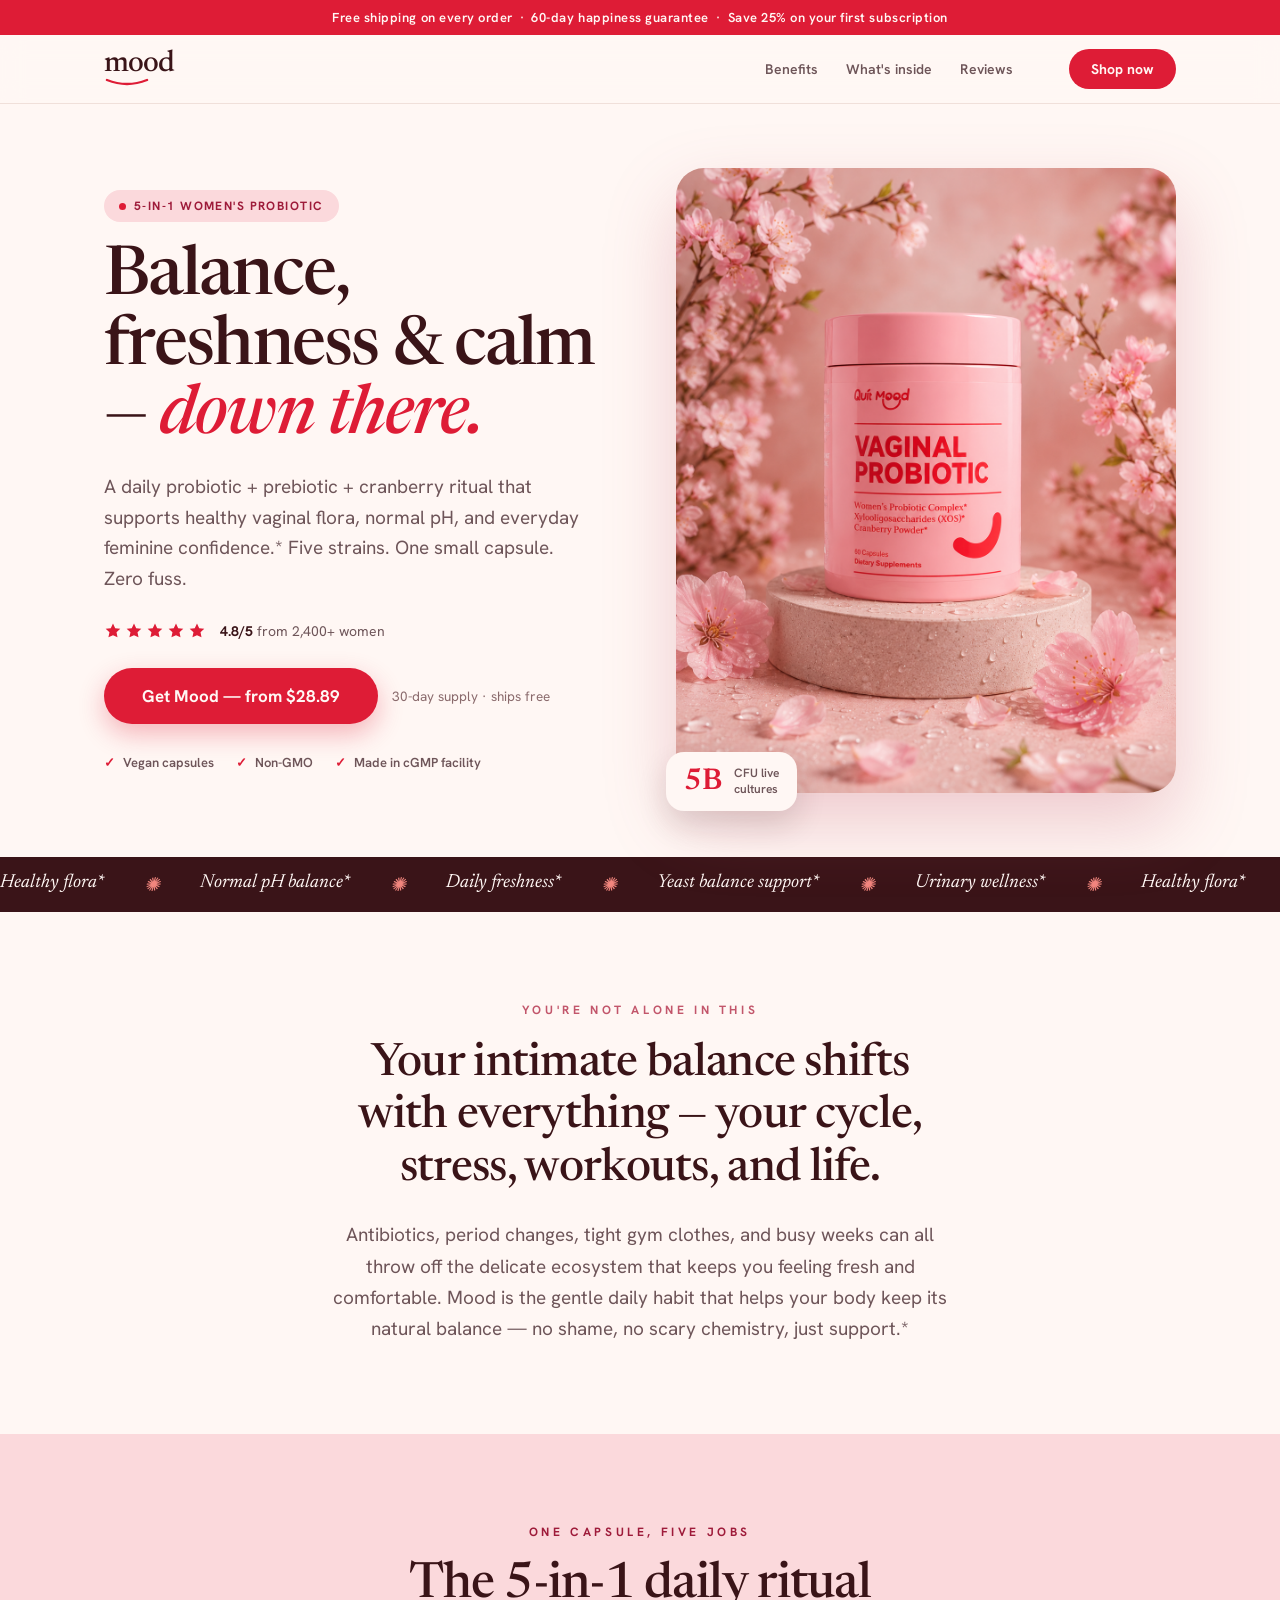
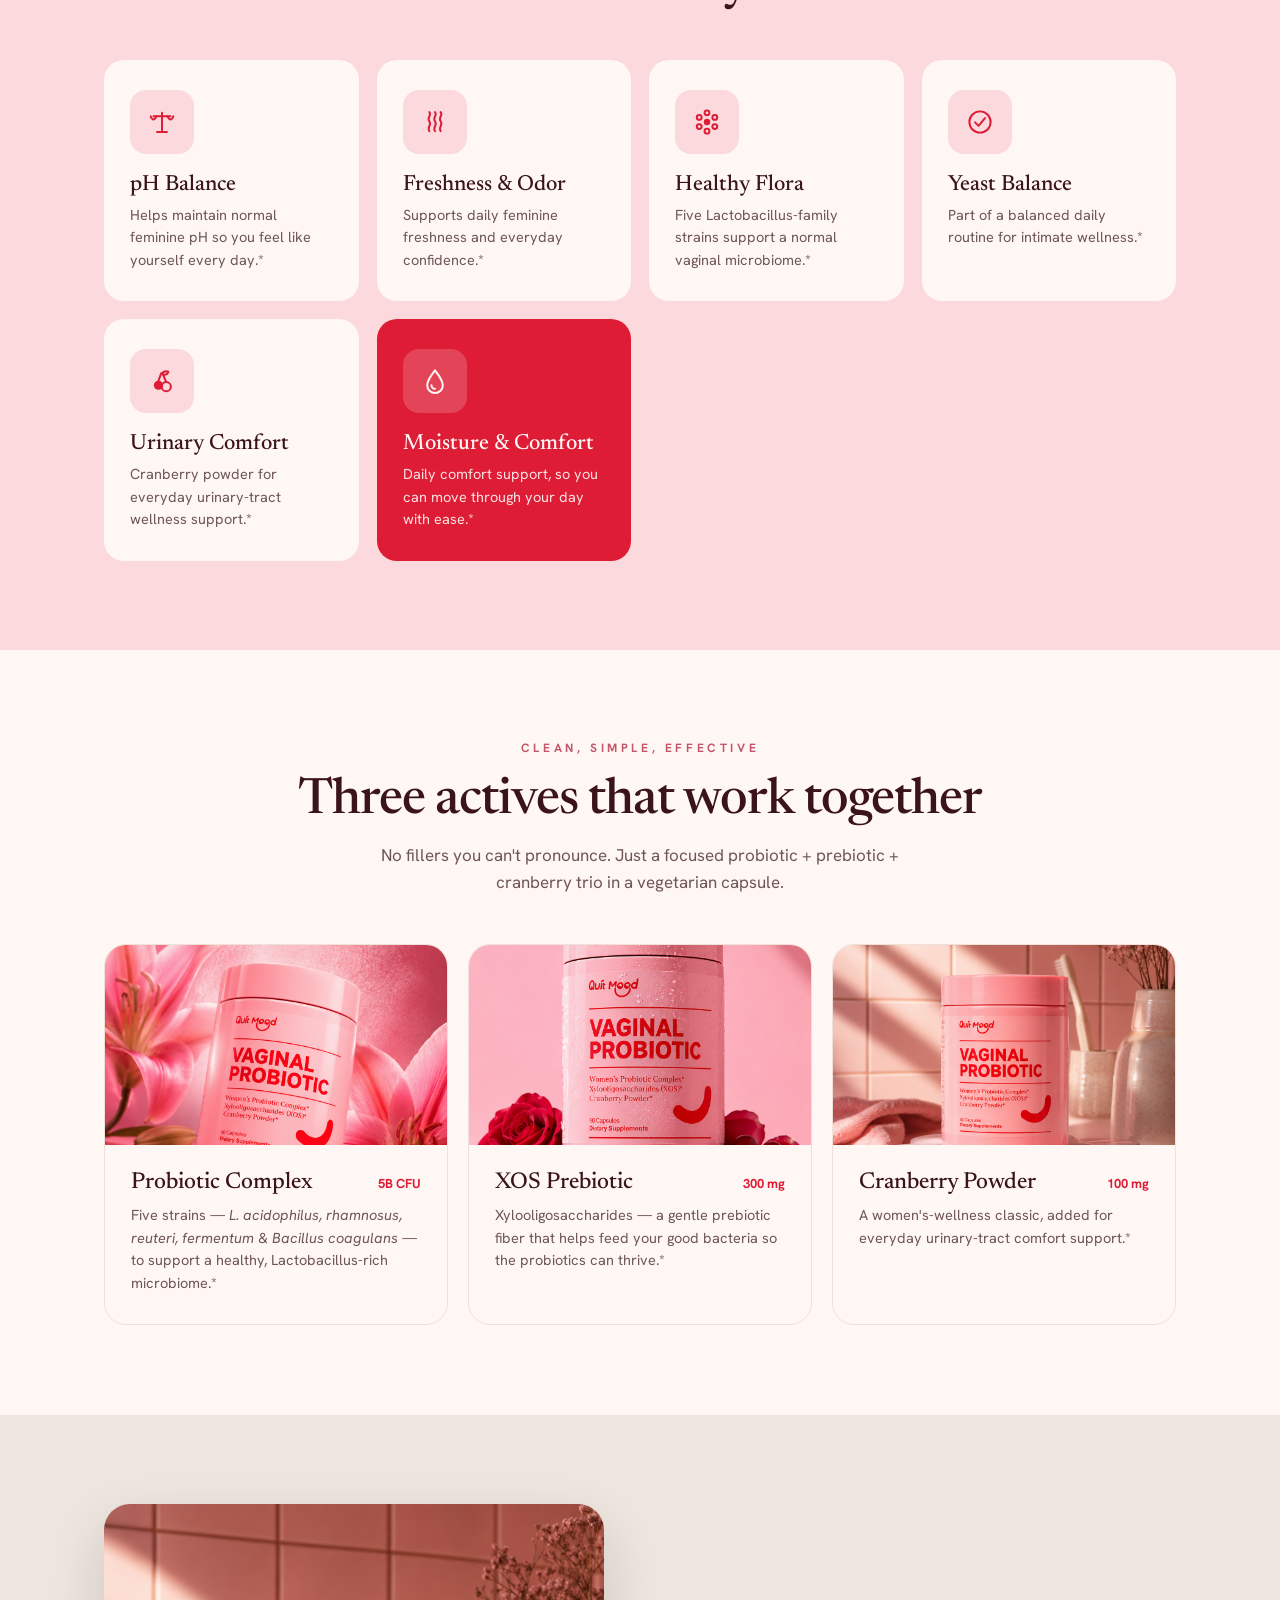
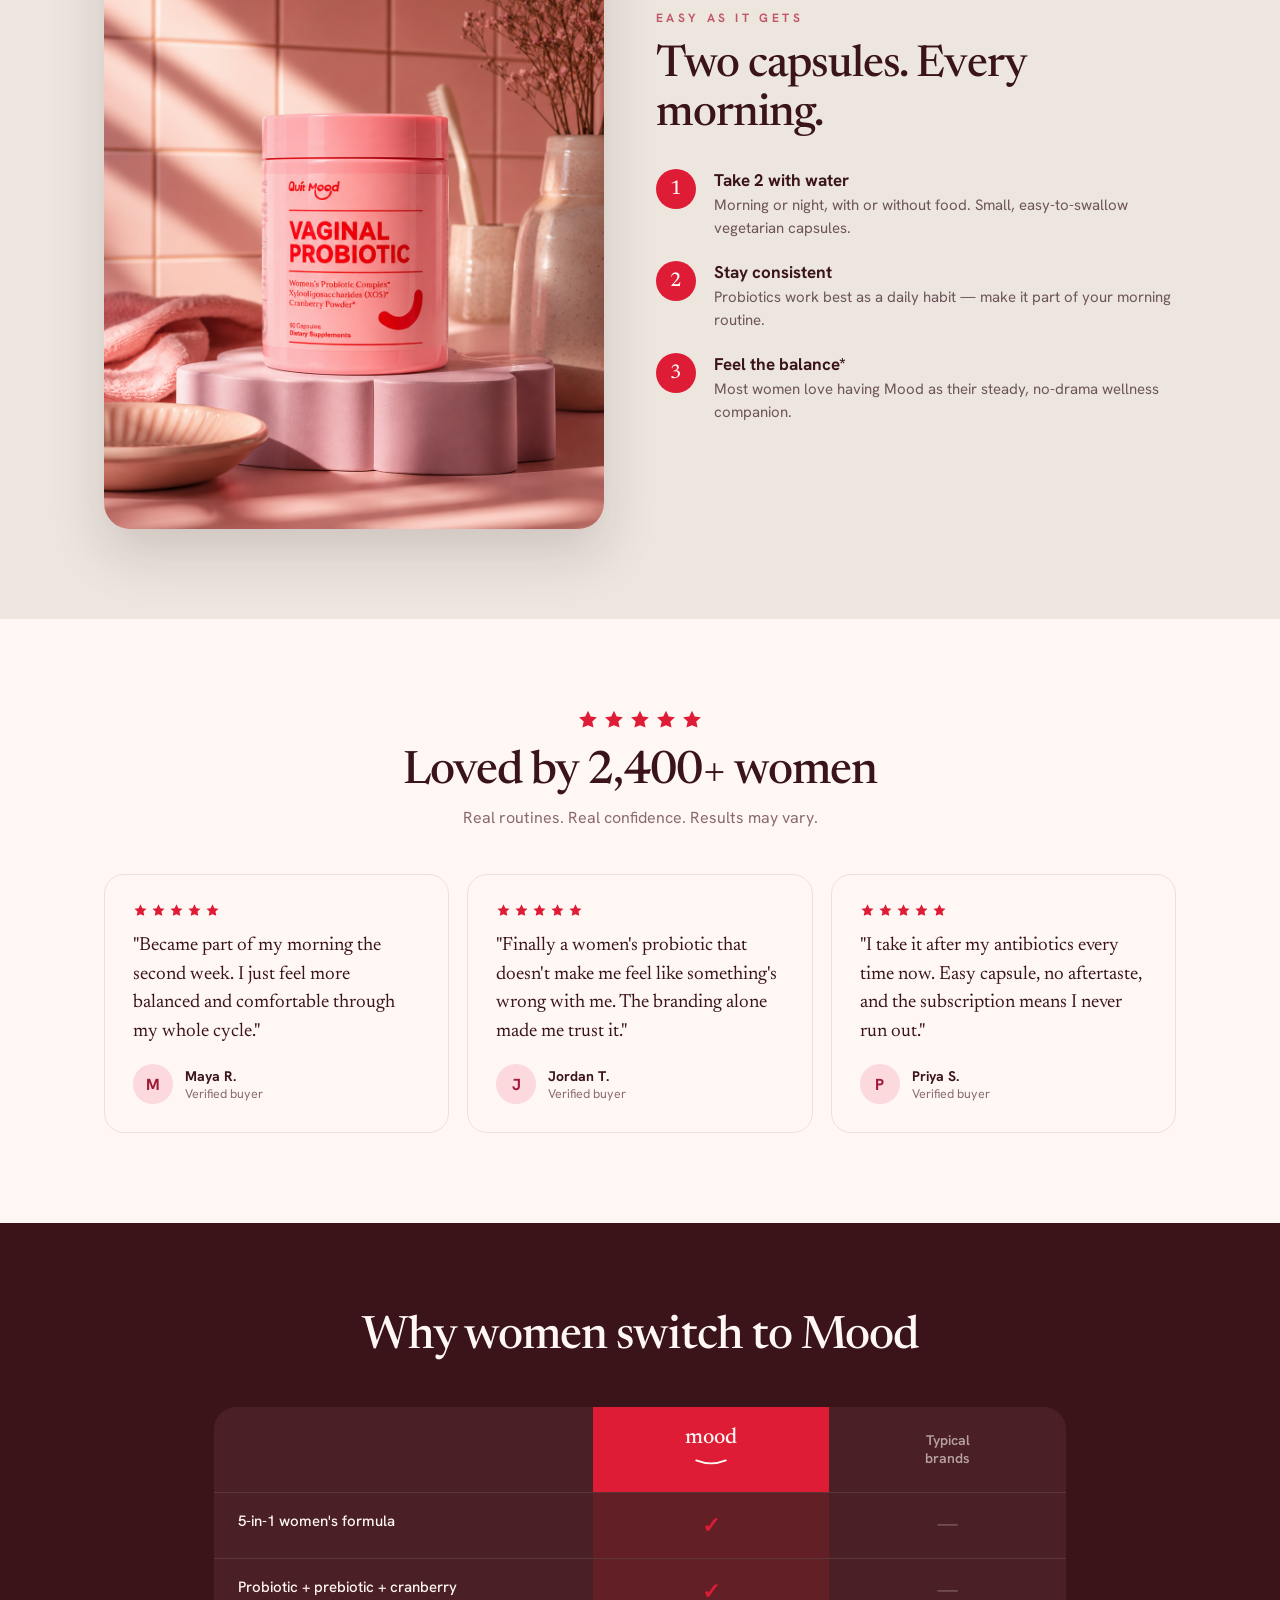
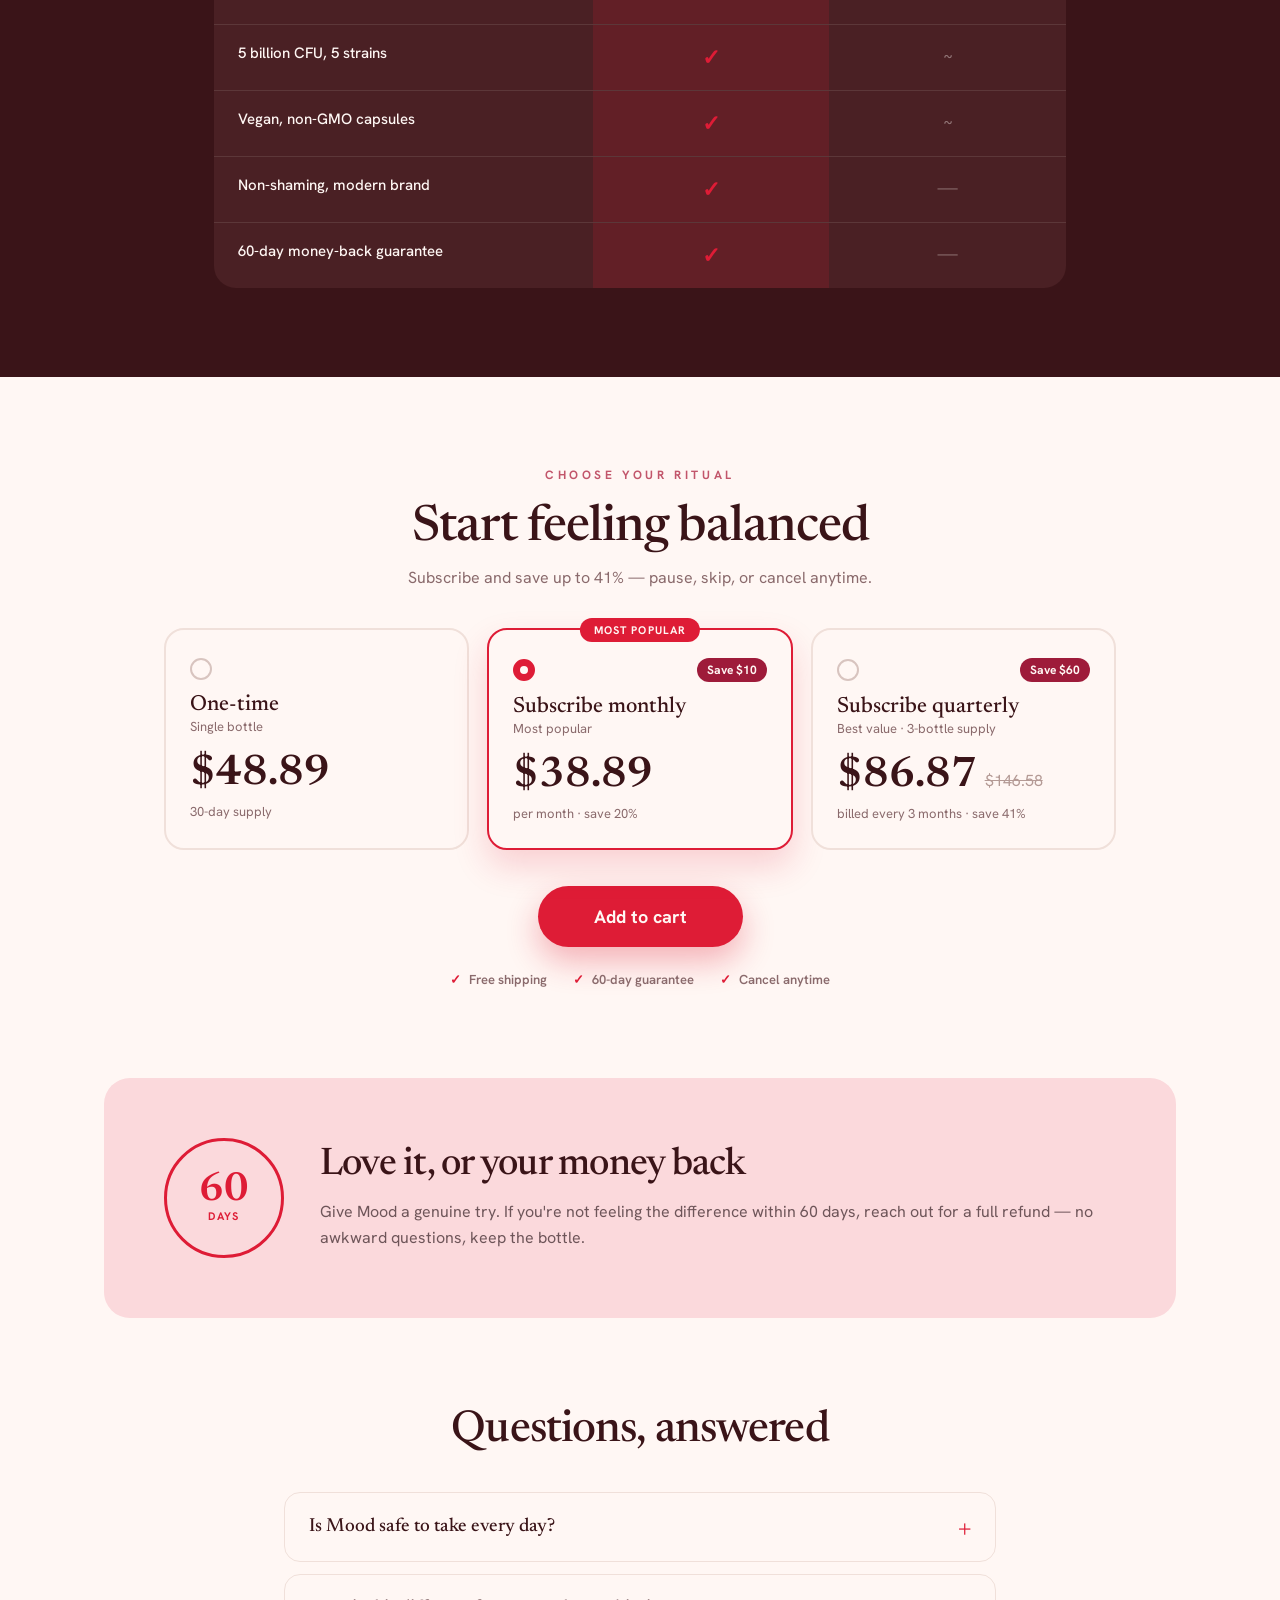
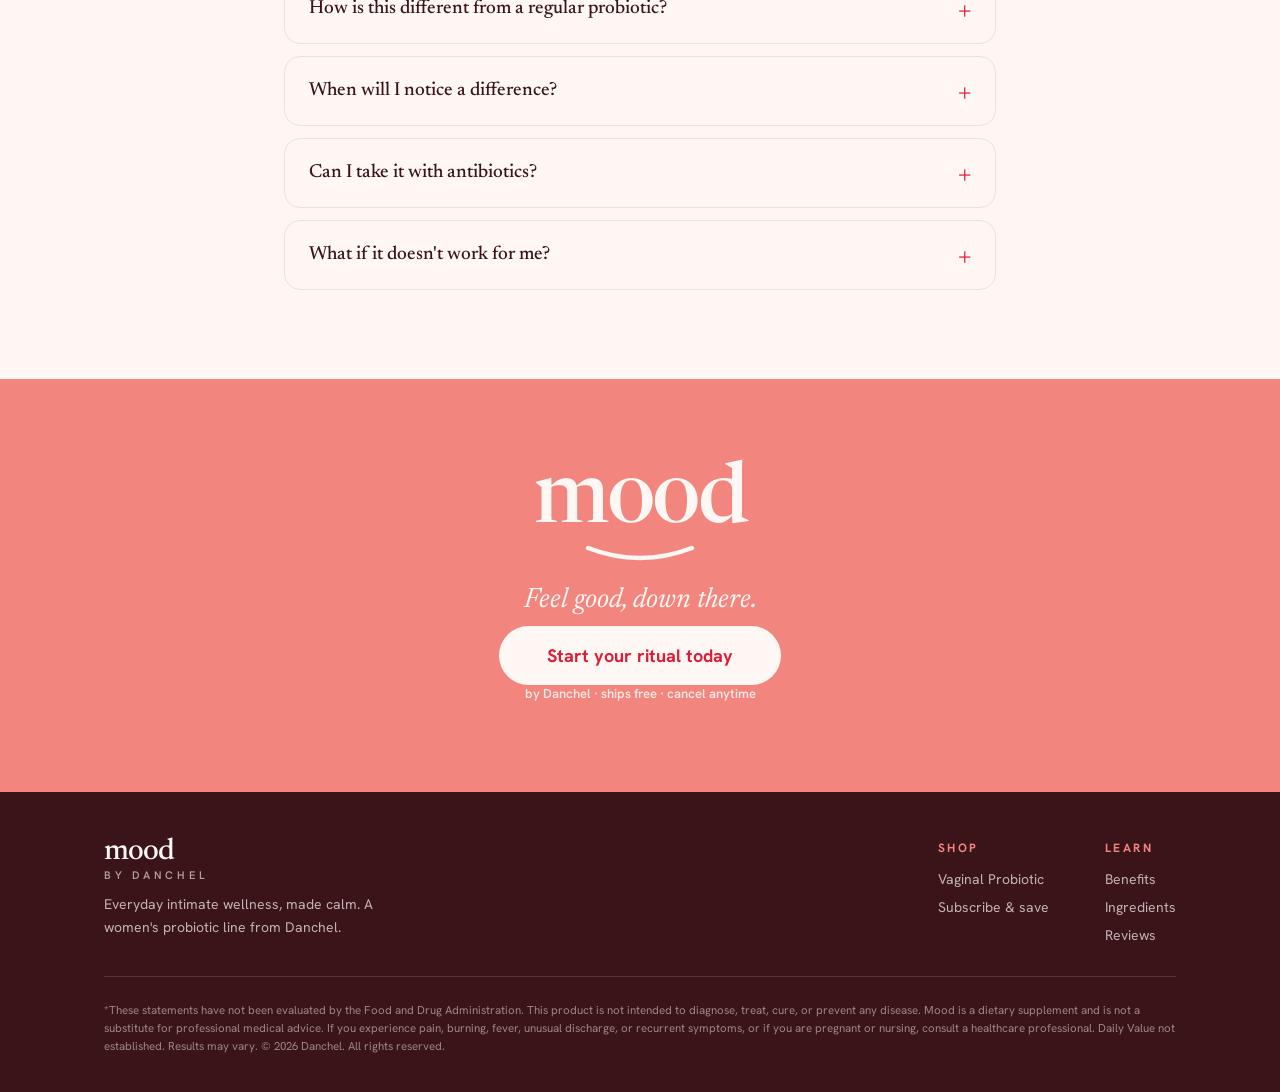
==== commit 61d942df: "Add second Meta Pixel dataset and Spanish translation toggle Initializes a second pixel (10496428007" ====
--- a/index.html
+++ b/index.html
@@ -20,10 +20,14 @@
 s.parentNode.insertBefore(t,s)}(window, document,'script',
 'https://connect.facebook.net/en_US/fbevents.js');
 fbq('init', '2093374727886078');
+fbq('init', '1049642800756244');
 fbq('track', 'PageView');
 </script>
 <noscript><img height="1" width="1" style="display:none"
 src="https://www.facebook.com/tr?id=2093374727886078&ev=PageView&noscript=1"
+/></noscript>
+<noscript><img height="1" width="1" style="display:none"
+src="https://www.facebook.com/tr?id=1049642800756244&ev=PageView&noscript=1"
 /></noscript>
 <!-- End Meta Pixel Code -->
 
@@ -45,6 +49,22 @@
   details.faq-item[open] .faq-plus { transform: rotate(45deg); }
   .faq-plus { transition: transform .2s; display: inline-block; }
 
+  /* Google Translate widget — suppress the top banner + iframe shift it injects */
+  body { top: 0 !important; position: static !important; }
+  .goog-te-banner-frame { display: none !important; }
+  .lang-toggle { font-family: 'Hanken Grotesk', sans-serif; }
+  .lang-toggle .goog-te-gadget { font-size: 0 !important; }
+  .lang-toggle .goog-te-gadget-simple {
+    background: #FBD9DC !important;
+    border: none !important;
+    border-radius: 999px !important;
+    padding: 7px 14px !important;
+    font-size: 13px !important;
+    font-weight: 600 !important;
+    color: #9E1B3A !important;
+    cursor: pointer;
+  }
+  .lang-toggle .goog-te-gadget-simple .goog-te-menu-value span { color: #9E1B3A !important; }
 </style>
 </head>
 <body>
@@ -67,6 +87,7 @@
         <a href="#benefits" style="text-decoration:none; color:#6E5559; font-size:14px; font-weight:600;">Benefits</a>
         <a href="#inside" style="text-decoration:none; color:#6E5559; font-size:14px; font-weight:600;">What's inside</a>
         <a href="#reviews" style="text-decoration:none; color:#6E5559; font-size:14px; font-weight:600;">Reviews</a>
+        <div id="google_translate_element" class="lang-toggle"></div>
         <a href="#offer" style="text-decoration:none; background:#DE1C36; color:#FFF7F4; font-size:14px; font-weight:700; padding:11px 22px; border-radius:999px; white-space:nowrap;">Shop now</a>
       </div>
     </div>
@@ -498,5 +519,16 @@
 </div>
 
 <script src="js/shopify.js"></script>
+
+<!-- Google Translate (English -> Spanish toggle) -->
+<script>
+  function googleTranslateElementInit() {
+    new google.translate.TranslateElement(
+      { pageLanguage: 'en', includedLanguages: 'es', layout: google.translate.TranslateElement.InlineLayout.SIMPLE, autoDisplay: false },
+      'google_translate_element'
+    );
+  }
+</script>
+<script src="//translate.google.com/translate_a/element.js?cb=googleTranslateElementInit"></script>
 </body>
 </html>
